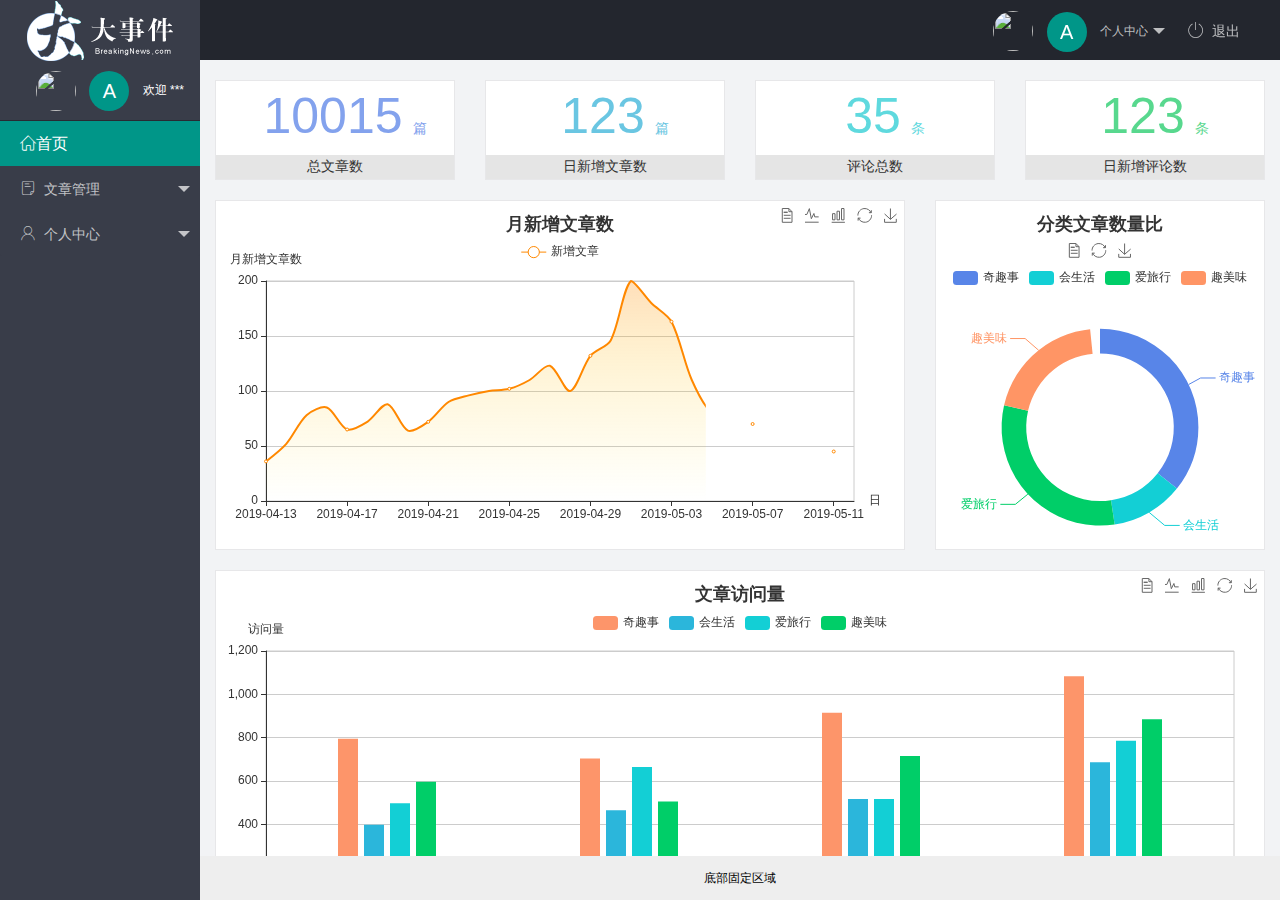
==== index.html @ 2af3b325 "第一天完成" ====
<!DOCTYPE html>
<html lang="en">

<head>
    <meta charset="UTF-8">
    <meta http-equiv="X-UA-Compatible" content="IE=edge">
    <meta name="viewport" content="width=device-width, initial-scale=1.0">
    <title>Document</title>
    <link rel="stylesheet" href="./assets/lib/layui/css/layui.css">
    <link rel="stylesheet" href="./assets/css/index.css">
    <link rel="stylesheet" href="./assets/fonts/iconfont.css">
</head>

<body>
    <div class="layui-layout layui-layout-admin">
        <div class="layui-header">
            <div class="layui-logo layui-hide-xs layui-bg-black">
                <img src="/assets/images/logo.png" alt="" />
            </div>

            <ul class="layui-nav layui-layout-right">
                <li class="layui-nav-item layui-hide layui-show-md-inline-block">
                    <a href="javascript:;" class="userinfo">
                        <img src="http://t.cn/RCzsdCq" class="layui-nav-img" />
                        <span class="text-avatar">A</span>
                        个人中心
                      </a>
                    <dl class="layui-nav-child">
                        <dd><a href="">基本资料</a></dd>
                        <dd><a href="">更换头像</a></dd>
                        <dd><a href="">重置密码</a></dd>
                    </dl>
                </li>
                <li class="layui-nav-item" lay-header-event="menuRight" lay-unselect>
                    <a href="javascript:;"><span class="iconfont icon-tuichu"></span>退出</a>
                </li>
            </ul>
        </div>

        <div class="layui-side layui-bg-black">
            <div class="layui-side-scroll">
                <div class="userinfo">
                    <img src="http://t.cn/RCzsdCq" class="layui-nav-img" />
                    <span class="text-avatar">A</span>
                    <span id="welcome">欢迎 ***</span>
                </div>
                <!-- 左侧导航区域（可配合layui已有的垂直导航） -->
                <ul class="layui-nav layui-nav-tree " lay-filter="test" lay-shrink="all">
                    <li class="layui-nav-item layui-this" ><a href="/home/dashboard.html" target="fm"><span class="iconfont icon-home">首页</span></a></li>
                    <li class="layui-nav-item">
                        <a class="" href="javascript:;"><span class="iconfont icon-16"></span>文章管理</a>
                        <dl class="layui-nav-child">
                            <dd><a href="javascript:;"><span class="layui-icon layui-icon-app"></span>文章类别</a></dd>
                            <dd><a href="javascript:;"><span class="layui-icon layui-icon-app"></span>文章列表</a></dd>
                            <dd><a href="javascript:;"><span class="layui-icon layui-icon-app"></span>发布文章</a></dd>
                        </dl>
                    </li>
                    <li class="layui-nav-item">
                        <a href="javascript:;"><span class="iconfont icon-user"></span>个人中心</a>
                        <dl class="layui-nav-child">
                            <dd><a href="javascript:;"><span class="layui-icon layui-icon-app"></span>基本资料</a></dd>
                            <dd><a href="javascript:;"><span class="layui-icon layui-icon-app"></span>更换头像</a></dd>
                            <dd><a href="javascript:;"><span class="layui-icon layui-icon-app"></span>重置密码</a></dd>
                        </dl>
                    </li>
                </ul>
            </div>
        </div>

        <div class="layui-body">
            <!-- 内容主体区域 -->
            <iframe name="fm" src="/home/dashboard.html" frameborder="0"></iframe>
          
        </div>

        <div class="layui-footer">
            <!-- 底部固定区域 -->
            底部固定区域
        </div>
    </div>



    <script src="./assets/lib/layui/layui.all.js"></script>
    <script src="./assets/lib/jquery.js"></script>
    <script src="./assets/js/baseAPI.js"></script>
    <script src="./assets/js/index.js"></script>
</body>

</html>
---- assets/lib/layui/css/layui.css ----
/** layui-v2.5.5 MIT License By https://www.layui.com */
 .layui-inline,img{display:inline-block;vertical-align:middle}h1,h2,h3,h4,h5,h6{font-weight:400}.layui-edge,.layui-header,.layui-inline,.layui-main{position:relative}.layui-body,.layui-edge,.layui-elip{overflow:hidden}.layui-btn,.layui-edge,.layui-inline,img{vertical-align:middle}.layui-btn,.layui-disabled,.layui-icon,.layui-unselect{-moz-user-select:none;-webkit-user-select:none;-ms-user-select:none}.layui-elip,.layui-form-checkbox span,.layui-form-pane .layui-form-label{text-overflow:ellipsis;white-space:nowrap}.layui-breadcrumb,.layui-tree-btnGroup{visibility:hidden}blockquote,body,button,dd,div,dl,dt,form,h1,h2,h3,h4,h5,h6,input,li,ol,p,pre,td,textarea,th,ul{margin:0;padding:0;-webkit-tap-highlight-color:rgba(0,0,0,0)}a:active,a:hover{outline:0}img{border:none}li{list-style:none}table{border-collapse:collapse;border-spacing:0}h4,h5,h6{font-size:100%}button,input,optgroup,option,select,textarea{font-family:inherit;font-size:inherit;font-style:inherit;font-weight:inherit;outline:0}pre{white-space:pre-wrap;white-space:-moz-pre-wrap;white-space:-pre-wrap;white-space:-o-pre-wrap;word-wrap:break-word}body{line-height:24px;font:14px Helvetica Neue,Helvetica,PingFang SC,Tahoma,Arial,sans-serif}hr{height:1px;margin:10px 0;border:0;clear:both}a{color:#333;text-decoration:none}a:hover{color:#777}a cite{font-style:normal;*cursor:pointer}.layui-border-box,.layui-border-box *{box-sizing:border-box}.layui-box,.layui-box *{box-sizing:content-box}.layui-clear{clear:both;*zoom:1}.layui-clear:after{content:'\20';clear:both;*zoom:1;display:block;height:0}.layui-inline{*display:inline;*zoom:1}.layui-edge{display:inline-block;width:0;height:0;border-width:6px;border-style:dashed;border-color:transparent}.layui-edge-top{top:-4px;border-bottom-color:#999;border-bottom-style:solid}.layui-edge-right{border-left-color:#999;border-left-style:solid}.layui-edge-bottom{top:2px;border-top-color:#999;border-top-style:solid}.layui-edge-left{border-right-color:#999;border-right-style:solid}.layui-disabled,.layui-disabled:hover{color:#d2d2d2!important;cursor:not-allowed!important}.layui-circle{border-radius:100%}.layui-show{display:block!important}.layui-hide{display:none!important}@font-face{font-family:layui-icon;src:url(../font/iconfont.eot?v=250);src:url(../font/iconfont.eot?v=250#iefix) format('embedded-opentype'),url(../font/iconfont.woff2?v=250) format('woff2'),url(../font/iconfont.woff?v=250) format('woff'),url(../font/iconfont.ttf?v=250) format('truetype'),url(../font/iconfont.svg?v=250#layui-icon) format('svg')}.layui-icon{font-family:layui-icon!important;font-size:16px;font-style:normal;-webkit-font-smoothing:antialiased;-moz-osx-font-smoothing:grayscale}.layui-icon-reply-fill:before{content:"\e611"}.layui-icon-set-fill:before{content:"\e614"}.layui-icon-menu-fill:before{content:"\e60f"}.layui-icon-search:before{content:"\e615"}.layui-icon-share:before{content:"\e641"}.layui-icon-set-sm:before{content:"\e620"}.layui-icon-engine:before{content:"\e628"}.layui-icon-close:before{content:"\1006"}.layui-icon-close-fill:before{content:"\1007"}.layui-icon-chart-screen:before{content:"\e629"}.layui-icon-star:before{content:"\e600"}.layui-icon-circle-dot:before{content:"\e617"}.layui-icon-chat:before{content:"\e606"}.layui-icon-release:before{content:"\e609"}.layui-icon-list:before{content:"\e60a"}.layui-icon-chart:before{content:"\e62c"}.layui-icon-ok-circle:before{content:"\1005"}.layui-icon-layim-theme:before{content:"\e61b"}.layui-icon-table:before{content:"\e62d"}.layui-icon-right:before{content:"\e602"}.layui-icon-left:before{content:"\e603"}.layui-icon-cart-simple:before{content:"\e698"}.layui-icon-face-cry:before{content:"\e69c"}.layui-icon-face-smile:before{content:"\e6af"}.layui-icon-survey:before{content:"\e6b2"}.layui-icon-tree:before{content:"\e62e"}.layui-icon-upload-circle:before{content:"\e62f"}.layui-icon-add-circle:before{content:"\e61f"}.layui-icon-download-circle:before{content:"\e601"}.layui-icon-templeate-1:before{content:"\e630"}.layui-icon-util:before{content:"\e631"}.layui-icon-face-surprised:before{content:"\e664"}.layui-icon-edit:before{content:"\e642"}.layui-icon-speaker:before{content:"\e645"}.layui-icon-down:before{content:"\e61a"}.layui-icon-file:before{content:"\e621"}.layui-icon-layouts:before{content:"\e632"}.layui-icon-rate-half:before{content:"\e6c9"}.layui-icon-add-circle-fine:before{content:"\e608"}.layui-icon-prev-circle:before{content:"\e633"}.layui-icon-read:before{content:"\e705"}.layui-icon-404:before{content:"\e61c"}.layui-icon-carousel:before{content:"\e634"}.layui-icon-help:before{content:"\e607"}.layui-icon-code-circle:before{content:"\e635"}.layui-icon-water:before{content:"\e636"}.layui-icon-username:before{content:"\e66f"}.layui-icon-find-fill:before{content:"\e670"}.layui-icon-about:before{content:"\e60b"}.layui-icon-location:before{content:"\e715"}.layui-icon-up:before{content:"\e619"}.layui-icon-pause:before{content:"\e651"}.layui-icon-date:before{content:"\e637"}.layui-icon-layim-uploadfile:before{content:"\e61d"}.layui-icon-delete:before{content:"\e640"}.layui-icon-play:before{content:"\e652"}.layui-icon-top:before{content:"\e604"}.layui-icon-friends:before{content:"\e612"}.layui-icon-refresh-3:before{content:"\e9aa"}.layui-icon-ok:before{content:"\e605"}.layui-icon-layer:before{content:"\e638"}.layui-icon-face-smile-fine:before{content:"\e60c"}.layui-icon-dollar:before{content:"\e659"}.layui-icon-group:before{content:"\e613"}.layui-icon-layim-download:before{content:"\e61e"}.layui-icon-picture-fine:before{content:"\e60d"}.layui-icon-link:before{content:"\e64c"}.layui-icon-diamond:before{content:"\e735"}.layui-icon-log:before{content:"\e60e"}.layui-icon-rate-solid:before{content:"\e67a"}.layui-icon-fonts-del:before{content:"\e64f"}.layui-icon-unlink:before{content:"\e64d"}.layui-icon-fonts-clear:before{content:"\e639"}.layui-icon-triangle-r:before{content:"\e623"}.layui-icon-circle:before{content:"\e63f"}.layui-icon-radio:before{content:"\e643"}.layui-icon-align-center:before{content:"\e647"}.layui-icon-align-right:before{content:"\e648"}.layui-icon-align-left:before{content:"\e649"}.layui-icon-loading-1:before{content:"\e63e"}.layui-icon-return:before{content:"\e65c"}.layui-icon-fonts-strong:before{content:"\e62b"}.layui-icon-upload:before{content:"\e67c"}.layui-icon-dialogue:before{content:"\e63a"}.layui-icon-video:before{content:"\e6ed"}.layui-icon-headset:before{content:"\e6fc"}.layui-icon-cellphone-fine:before{content:"\e63b"}.layui-icon-add-1:before{content:"\e654"}.layui-icon-face-smile-b:before{content:"\e650"}.layui-icon-fonts-html:before{content:"\e64b"}.layui-icon-form:before{content:"\e63c"}.layui-icon-cart:before{content:"\e657"}.layui-icon-camera-fill:before{content:"\e65d"}.layui-icon-tabs:before{content:"\e62a"}.layui-icon-fonts-code:before{content:"\e64e"}.layui-icon-fire:before{content:"\e756"}.layui-icon-set:before{content:"\e716"}.layui-icon-fonts-u:before{content:"\e646"}.layui-icon-triangle-d:before{content:"\e625"}.layui-icon-tips:before{content:"\e702"}.layui-icon-picture:before{content:"\e64a"}.layui-icon-more-vertical:before{content:"\e671"}.layui-icon-flag:before{content:"\e66c"}.layui-icon-loading:before{content:"\e63d"}.layui-icon-fonts-i:before{content:"\e644"}.layui-icon-refresh-1:before{content:"\e666"}.layui-icon-rmb:before{content:"\e65e"}.layui-icon-home:before{content:"\e68e"}.layui-icon-user:before{content:"\e770"}.layui-icon-notice:before{content:"\e667"}.layui-icon-login-weibo:before{content:"\e675"}.layui-icon-voice:before{content:"\e688"}.layui-icon-upload-drag:before{content:"\e681"}.layui-icon-login-qq:before{content:"\e676"}.layui-icon-snowflake:before{content:"\e6b1"}.layui-icon-file-b:before{content:"\e655"}.layui-icon-template:before{content:"\e663"}.layui-icon-auz:before{content:"\e672"}.layui-icon-console:before{content:"\e665"}.layui-icon-app:before{content:"\e653"}.layui-icon-prev:before{content:"\e65a"}.layui-icon-website:before{content:"\e7ae"}.layui-icon-next:before{content:"\e65b"}.layui-icon-component:before{content:"\e857"}.layui-icon-more:before{content:"\e65f"}.layui-icon-login-wechat:before{content:"\e677"}.layui-icon-shrink-right:before{content:"\e668"}.layui-icon-spread-left:before{content:"\e66b"}.layui-icon-camera:before{content:"\e660"}.layui-icon-note:before{content:"\e66e"}.layui-icon-refresh:before{content:"\e669"}.layui-icon-female:before{content:"\e661"}.layui-icon-male:before{content:"\e662"}.layui-icon-password:before{content:"\e673"}.layui-icon-senior:before{content:"\e674"}.layui-icon-theme:before{content:"\e66a"}.layui-icon-tread:before{content:"\e6c5"}.layui-icon-praise:before{content:"\e6c6"}.layui-icon-star-fill:before{content:"\e658"}.layui-icon-rate:before{content:"\e67b"}.layui-icon-template-1:before{content:"\e656"}.layui-icon-vercode:before{content:"\e679"}.layui-icon-cellphone:before{content:"\e678"}.layui-icon-screen-full:before{content:"\e622"}.layui-icon-screen-restore:before{content:"\e758"}.layui-icon-cols:before{content:"\e610"}.layui-icon-export:before{content:"\e67d"}.layui-icon-print:before{content:"\e66d"}.layui-icon-slider:before{content:"\e714"}.layui-icon-addition:before{content:"\e624"}.layui-icon-subtraction:before{content:"\e67e"}.layui-icon-service:before{content:"\e626"}.layui-icon-transfer:before{content:"\e691"}.layui-main{width:1140px;margin:0 auto}.layui-header{z-index:1000;height:60px}.layui-header a:hover{transition:all .5s;-webkit-transition:all .5s}.layui-side{position:fixed;left:0;top:0;bottom:0;z-index:999;width:200px;overflow-x:hidden}.layui-side-scroll{position:relative;width:220px;height:100%;overflow-x:hidden}.layui-body{position:absolute;left:200px;right:0;top:0;bottom:0;z-index:998;width:auto;overflow-y:auto;box-sizing:border-box}.layui-layout-body{overflow:hidden}.layui-layout-admin .layui-header{background-color:#23262E}.layui-layout-admin .layui-side{top:60px;width:200px;overflow-x:hidden}.layui-layout-admin .layui-body{position:fixed;top:60px;bottom:44px}.layui-layout-admin .layui-main{width:auto;margin:0 15px}.layui-layout-admin .layui-footer{position:fixed;left:200px;right:0;bottom:0;height:44px;line-height:44px;padding:0 15px;background-color:#eee}.layui-layout-admin .layui-logo{position:absolute;left:0;top:0;width:200px;height:100%;line-height:60px;text-align:center;color:#009688;font-size:16px}.layui-layout-admin .layui-header .layui-nav{background:0 0}.layui-layout-left{position:absolute!important;left:200px;top:0}.layui-layout-right{position:absolute!important;right:0;top:0}.layui-container{position:relative;margin:0 auto;padding:0 15px;box-sizing:border-box}.layui-fluid{position:relative;margin:0 auto;padding:0 15px}.layui-row:after,.layui-row:before{content:'';display:block;clear:both}.layui-col-lg1,.layui-col-lg10,.layui-col-lg11,.layui-col-lg12,.layui-col-lg2,.layui-col-lg3,.layui-col-lg4,.layui-col-lg5,.layui-col-lg6,.layui-col-lg7,.layui-col-lg8,.layui-col-lg9,.layui-col-md1,.layui-col-md10,.layui-col-md11,.layui-col-md12,.layui-col-md2,.layui-col-md3,.layui-col-md4,.layui-col-md5,.layui-col-md6,.layui-col-md7,.layui-col-md8,.layui-col-md9,.layui-col-sm1,.layui-col-sm10,.layui-col-sm11,.layui-col-sm12,.layui-col-sm2,.layui-col-sm3,.layui-col-sm4,.layui-col-sm5,.layui-col-sm6,.layui-col-sm7,.layui-col-sm8,.layui-col-sm9,.layui-col-xs1,.layui-col-xs10,.layui-col-xs11,.layui-col-xs12,.layui-col-xs2,.layui-col-xs3,.layui-col-xs4,.layui-col-xs5,.layui-col-xs6,.layui-col-xs7,.layui-col-xs8,.layui-col-xs9{position:relative;display:block;box-sizing:border-box}.layui-col-xs1,.layui-col-xs10,.layui-col-xs11,.layui-col-xs12,.layui-col-xs2,.layui-col-xs3,.layui-col-xs4,.layui-col-xs5,.layui-col-xs6,.layui-col-xs7,.layui-col-xs8,.layui-col-xs9{float:left}.layui-col-xs1{width:8.33333333%}.layui-col-xs2{width:16.66666667%}.layui-col-xs3{width:25%}.layui-col-xs4{width:33.33333333%}.layui-col-xs5{width:41.66666667%}.layui-col-xs6{width:50%}.layui-col-xs7{width:58.33333333%}.layui-col-xs8{width:66.66666667%}.layui-col-xs9{width:75%}.layui-col-xs10{width:83.33333333%}.layui-col-xs11{width:91.66666667%}.layui-col-xs12{width:100%}.layui-col-xs-offset1{margin-left:8.33333333%}.layui-col-xs-offset2{margin-left:16.66666667%}.layui-col-xs-offset3{margin-left:25%}.layui-col-xs-offset4{margin-left:33.33333333%}.layui-col-xs-offset5{margin-left:41.66666667%}.layui-col-xs-offset6{margin-left:50%}.layui-col-xs-offset7{margin-left:58.33333333%}.layui-col-xs-offset8{margin-left:66.66666667%}.layui-col-xs-offset9{margin-left:75%}.layui-col-xs-offset10{margin-left:83.33333333%}.layui-col-xs-offset11{margin-left:91.66666667%}.layui-col-xs-offset12{margin-left:100%}@media screen and (max-width:768px){.layui-hide-xs{display:none!important}.layui-show-xs-block{display:block!important}.layui-show-xs-inline{display:inline!important}.layui-show-xs-inline-block{display:inline-block!important}}@media screen and (min-width:768px){.layui-container{width:750px}.layui-hide-sm{display:none!important}.layui-show-sm-block{display:block!important}.layui-show-sm-inline{display:inline!important}.layui-show-sm-inline-block{display:inline-block!important}.layui-col-sm1,.layui-col-sm10,.layui-col-sm11,.layui-col-sm12,.layui-col-sm2,.layui-col-sm3,.layui-col-sm4,.layui-col-sm5,.layui-col-sm6,.layui-col-sm7,.layui-col-sm8,.layui-col-sm9{float:left}.layui-col-sm1{width:8.33333333%}.layui-col-sm2{width:16.66666667%}.layui-col-sm3{width:25%}.layui-col-sm4{width:33.33333333%}.layui-col-sm5{width:41.66666667%}.layui-col-sm6{width:50%}.layui-col-sm7{width:58.33333333%}.layui-col-sm8{width:66.66666667%}.layui-col-sm9{width:75%}.layui-col-sm10{width:83.33333333%}.layui-col-sm11{width:91.66666667%}.layui-col-sm12{width:100%}.layui-col-sm-offset1{margin-left:8.33333333%}.layui-col-sm-offset2{margin-left:16.66666667%}.layui-col-sm-offset3{margin-left:25%}.layui-col-sm-offset4{margin-left:33.33333333%}.layui-col-sm-offset5{margin-left:41.66666667%}.layui-col-sm-offset6{margin-left:50%}.layui-col-sm-offset7{margin-left:58.33333333%}.layui-col-sm-offset8{margin-left:66.66666667%}.layui-col-sm-offset9{margin-left:75%}.layui-col-sm-offset10{margin-left:83.33333333%}.layui-col-sm-offset11{margin-left:91.66666667%}.layui-col-sm-offset12{margin-left:100%}}@media screen and (min-width:992px){.layui-container{width:970px}.layui-hide-md{display:none!important}.layui-show-md-block{display:block!important}.layui-show-md-inline{display:inline!important}.layui-show-md-inline-block{display:inline-block!important}.layui-col-md1,.layui-col-md10,.layui-col-md11,.layui-col-md12,.layui-col-md2,.layui-col-md3,.layui-col-md4,.layui-col-md5,.layui-col-md6,.layui-col-md7,.layui-col-md8,.layui-col-md9{float:left}.layui-col-md1{width:8.33333333%}.layui-col-md2{width:16.66666667%}.layui-col-md3{width:25%}.layui-col-md4{width:33.33333333%}.layui-col-md5{width:41.66666667%}.layui-col-md6{width:50%}.layui-col-md7{width:58.33333333%}.layui-col-md8{width:66.66666667%}.layui-col-md9{width:75%}.layui-col-md10{width:83.33333333%}.layui-col-md11{width:91.66666667%}.layui-col-md12{width:100%}.layui-col-md-offset1{margin-left:8.33333333%}.layui-col-md-offset2{margin-left:16.66666667%}.layui-col-md-offset3{margin-left:25%}.layui-col-md-offset4{margin-left:33.33333333%}.layui-col-md-offset5{margin-left:41.66666667%}.layui-col-md-offset6{margin-left:50%}.layui-col-md-offset7{margin-left:58.33333333%}.layui-col-md-offset8{margin-left:66.66666667%}.layui-col-md-offset9{margin-left:75%}.layui-col-md-offset10{margin-left:83.33333333%}.layui-col-md-offset11{margin-left:91.66666667%}.layui-col-md-offset12{margin-left:100%}}@media screen and (min-width:1200px){.layui-container{width:1170px}.layui-hide-lg{display:none!important}.layui-show-lg-block{display:block!important}.layui-show-lg-inline{display:inline!important}.layui-show-lg-inline-block{display:inline-block!important}.layui-col-lg1,.layui-col-lg10,.layui-col-lg11,.layui-col-lg12,.layui-col-lg2,.layui-col-lg3,.layui-col-lg4,.layui-col-lg5,.layui-col-lg6,.layui-col-lg7,.layui-col-lg8,.layui-col-lg9{float:left}.layui-col-lg1{width:8.33333333%}.layui-col-lg2{width:16.66666667%}.layui-col-lg3{width:25%}.layui-col-lg4{width:33.33333333%}.layui-col-lg5{width:41.66666667%}.layui-col-lg6{width:50%}.layui-col-lg7{width:58.33333333%}.layui-col-lg8{width:66.66666667%}.layui-col-lg9{width:75%}.layui-col-lg10{width:83.33333333%}.layui-col-lg11{width:91.66666667%}.layui-col-lg12{width:100%}.layui-col-lg-offset1{margin-left:8.33333333%}.layui-col-lg-offset2{margin-left:16.66666667%}.layui-col-lg-offset3{margin-left:25%}.layui-col-lg-offset4{margin-left:33.33333333%}.layui-col-lg-offset5{margin-left:41.66666667%}.layui-col-lg-offset6{margin-left:50%}.layui-col-lg-offset7{margin-left:58.33333333%}.layui-col-lg-offset8{margin-left:66.66666667%}.layui-col-lg-offset9{margin-left:75%}.layui-col-lg-offset10{margin-left:83.33333333%}.layui-col-lg-offset11{margin-left:91.66666667%}.layui-col-lg-offset12{margin-left:100%}}.layui-col-space1{margin:-.5px}.layui-col-space1>*{padding:.5px}.layui-col-space3{margin:-1.5px}.layui-col-space3>*{padding:1.5px}.layui-col-space5{margin:-2.5px}.layui-col-space5>*{padding:2.5px}.layui-col-space8{margin:-3.5px}.layui-col-space8>*{padding:3.5px}.layui-col-space10{margin:-5px}.layui-col-space10>*{padding:5px}.layui-col-space12{margin:-6px}.layui-col-space12>*{padding:6px}.layui-col-space15{margin:-7.5px}.layui-col-space15>*{padding:7.5px}.layui-col-space18{margin:-9px}.layui-col-space18>*{padding:9px}.layui-col-space20{margin:-10px}.layui-col-space20>*{padding:10px}.layui-col-space22{margin:-11px}.layui-col-space22>*{padding:11px}.layui-col-space25{margin:-12.5px}.layui-col-space25>*{padding:12.5px}.layui-col-space30{margin:-15px}.layui-col-space30>*{padding:15px}.layui-btn,.layui-input,.layui-select,.layui-textarea,.layui-upload-button{outline:0;-webkit-appearance:none;transition:all .3s;-webkit-transition:all .3s;box-sizing:border-box}.layui-elem-quote{margin-bottom:10px;padding:15px;line-height:22px;border-left:5px solid #009688;border-radius:0 2px 2px 0;background-color:#f2f2f2}.layui-quote-nm{border-style:solid;border-width:1px 1px 1px 5px;background:0 0}.layui-elem-field{margin-bottom:10px;padding:0;border-width:1px;border-style:solid}.layui-elem-field legend{margin-left:20px;padding:0 10px;font-size:20px;font-weight:300}.layui-field-title{margin:10px 0 20px;border-width:1px 0 0}.layui-field-box{padding:10px 15px}.layui-field-title .layui-field-box{padding:10px 0}.layui-progress{position:relative;height:6px;border-radius:20px;background-color:#e2e2e2}.layui-progress-bar{position:absolute;left:0;top:0;width:0;max-width:100%;height:6px;border-radius:20px;text-align:right;background-color:#5FB878;transition:all .3s;-webkit-transition:all .3s}.layui-progress-big,.layui-progress-big .layui-progress-bar{height:18px;line-height:18px}.layui-progress-text{position:relative;top:-20px;line-height:18px;font-size:12px;color:#666}.layui-progress-big .layui-progress-text{position:static;padding:0 10px;color:#fff}.layui-collapse{border-width:1px;border-style:solid;border-radius:2px}.layui-colla-content,.layui-colla-item{border-top-width:1px;border-top-style:solid}.layui-colla-item:first-child{border-top:none}.layui-colla-title{position:relative;height:42px;line-height:42px;padding:0 15px 0 35px;color:#333;background-color:#f2f2f2;cursor:pointer;font-size:14px;overflow:hidden}.layui-colla-content{display:none;padding:10px 15px;line-height:22px;color:#666}.layui-colla-icon{position:absolute;left:15px;top:0;font-size:14px}.layui-card{margin-bottom:15px;border-radius:2px;background-color:#fff;box-shadow:0 1px 2px 0 rgba(0,0,0,.05)}.layui-card:last-child{margin-bottom:0}.layui-card-header{position:relative;height:42px;line-height:42px;padding:0 15px;border-bottom:1px solid #f6f6f6;color:#333;border-radius:2px 2px 0 0;font-size:14px}.layui-bg-black,.layui-bg-blue,.layui-bg-cyan,.layui-bg-green,.layui-bg-orange,.layui-bg-red{color:#fff!important}.layui-card-body{position:relative;padding:10px 15px;line-height:24px}.layui-card-body[pad15]{padding:15px}.layui-card-body[pad20]{padding:20px}.layui-card-body .layui-table{margin:5px 0}.layui-card .layui-tab{margin:0}.layui-panel-window{position:relative;padding:15px;border-radius:0;border-top:5px solid #E6E6E6;background-color:#fff}.layui-auxiliar-moving{position:fixed;left:0;right:0;top:0;bottom:0;width:100%;height:100%;background:0 0;z-index:9999999999}.layui-form-label,.layui-form-mid,.layui-form-select,.layui-input-block,.layui-input-inline,.layui-textarea{position:relative}.layui-bg-red{background-color:#FF5722!important}.layui-bg-orange{background-color:#FFB800!important}.layui-bg-green{background-color:#009688!important}.layui-bg-cyan{background-color:#2F4056!important}.layui-bg-blue{background-color:#1E9FFF!important}.layui-bg-black{background-color:#393D49!important}.layui-bg-gray{background-color:#eee!important;color:#666!important}.layui-badge-rim,.layui-colla-content,.layui-colla-item,.layui-collapse,.layui-elem-field,.layui-form-pane .layui-form-item[pane],.layui-form-pane .layui-form-label,.layui-input,.layui-layedit,.layui-layedit-tool,.layui-quote-nm,.layui-select,.layui-tab-bar,.layui-tab-card,.layui-tab-title,.layui-tab-title .layui-this:after,.layui-textarea{border-color:#e6e6e6}.layui-timeline-item:before,hr{background-color:#e6e6e6}.layui-text{line-height:22px;font-size:14px;color:#666}.layui-text h1,.layui-text h2,.layui-text h3{font-weight:500;color:#333}.layui-text h1{font-size:30px}.layui-text h2{font-size:24px}.layui-text h3{font-size:18px}.layui-text a:not(.layui-btn){color:#01AAED}.layui-text a:not(.layui-btn):hover{text-decoration:underline}.layui-text ul{padding:5px 0 5px 15px}.layui-text ul li{margin-top:5px;list-style-type:disc}.layui-text em,.layui-word-aux{color:#999!important;padding:0 5px!important}.layui-btn{display:inline-block;height:38px;line-height:38px;padding:0 18px;background-color:#009688;color:#fff;white-space:nowrap;text-align:center;font-size:14px;border:none;border-radius:2px;cursor:pointer}.layui-btn:hover{opacity:.8;filter:alpha(opacity=80);color:#fff}.layui-btn:active{opacity:1;filter:alpha(opacity=100)}.layui-btn+.layui-btn{margin-left:10px}.layui-btn-container{font-size:0}.layui-btn-container .layui-btn{margin-right:10px;margin-bottom:10px}.layui-btn-container .layui-btn+.layui-btn{margin-left:0}.layui-table .layui-btn-container .layui-btn{margin-bottom:9px}.layui-btn-radius{border-radius:100px}.layui-btn .layui-icon{margin-right:3px;font-size:18px;vertical-align:bottom;vertical-align:middle\9}.layui-btn-primary{border:1px solid #C9C9C9;background-color:#fff;color:#555}.layui-btn-primary:hover{border-color:#009688;color:#333}.layui-btn-normal{background-color:#1E9FFF}.layui-btn-warm{background-color:#FFB800}.layui-btn-danger{background-color:#FF5722}.layui-btn-checked{background-color:#5FB878}.layui-btn-disabled,.layui-btn-disabled:active,.layui-btn-disabled:hover{border:1px solid #e6e6e6;background-color:#FBFBFB;color:#C9C9C9;cursor:not-allowed;opacity:1}.layui-btn-lg{height:44px;line-height:44px;padding:0 25px;font-size:16px}.layui-btn-sm{height:30px;line-height:30px;padding:0 10px;font-size:12px}.layui-btn-sm i{font-size:16px!important}.layui-btn-xs{height:22px;line-height:22px;padding:0 5px;font-size:12px}.layui-btn-xs i{font-size:14px!important}.layui-btn-group{display:inline-block;vertical-align:middle;font-size:0}.layui-btn-group .layui-btn{margin-left:0!important;margin-right:0!important;border-left:1px solid rgba(255,255,255,.5);border-radius:0}.layui-btn-group .layui-btn-primary{border-left:none}.layui-btn-group .layui-btn-primary:hover{border-color:#C9C9C9;color:#009688}.layui-btn-group .layui-btn:first-child{border-left:none;border-radius:2px 0 0 2px}.layui-btn-group .layui-btn-primary:first-child{border-left:1px solid #c9c9c9}.layui-btn-group .layui-btn:last-child{border-radius:0 2px 2px 0}.layui-btn-group .layui-btn+.layui-btn{margin-left:0}.layui-btn-group+.layui-btn-group{margin-left:10px}.layui-btn-fluid{width:100%}.layui-input,.layui-select,.layui-textarea{height:38px;line-height:1.3;line-height:38px\9;border-width:1px;border-style:solid;background-color:#fff;border-radius:2px}.layui-input::-webkit-input-placeholder,.layui-select::-webkit-input-placeholder,.layui-textarea::-webkit-input-placeholder{line-height:1.3}.layui-input,.layui-textarea{display:block;width:100%;padding-left:10px}.layui-input:hover,.layui-textarea:hover{border-color:#D2D2D2!important}.layui-input:focus,.layui-textarea:focus{border-color:#C9C9C9!important}.layui-textarea{min-height:100px;height:auto;line-height:20px;padding:6px 10px;resize:vertical}.layui-select{padding:0 10px}.layui-form input[type=checkbox],.layui-form input[type=radio],.layui-form select{display:none}.layui-form [lay-ignore]{display:initial}.layui-form-item{margin-bottom:15px;clear:both;*zoom:1}.layui-form-item:after{content:'\20';clear:both;*zoom:1;display:block;height:0}.layui-form-label{float:left;display:block;padding:9px 15px;width:80px;font-weight:400;line-height:20px;text-align:right}.layui-form-label-col{display:block;float:none;padding:9px 0;line-height:20px;text-align:left}.layui-form-item .layui-inline{margin-bottom:5px;margin-right:10px}.layui-input-block{margin-left:110px;min-height:36px}.layui-input-inline{display:inline-block;vertical-align:middle}.layui-form-item .layui-input-inline{float:left;width:190px;margin-right:10px}.layui-form-text .layui-input-inline{width:auto}.layui-form-mid{float:left;display:block;padding:9px 0!important;line-height:20px;margin-right:10px}.layui-form-danger+.layui-form-select .layui-input,.layui-form-danger:focus{border-color:#FF5722!important}.layui-form-select .layui-input{padding-right:30px;cursor:pointer}.layui-form-select .layui-edge{position:absolute;right:10px;top:50%;margin-top:-3px;cursor:pointer;border-width:6px;border-top-color:#c2c2c2;border-top-style:solid;transition:all .3s;-webkit-transition:all .3s}.layui-form-select dl{display:none;position:absolute;left:0;top:42px;padding:5px 0;z-index:899;min-width:100%;border:1px solid #d2d2d2;max-height:300px;overflow-y:auto;background-color:#fff;border-radius:2px;box-shadow:0 2px 4px rgba(0,0,0,.12);box-sizing:border-box}.layui-form-select dl dd,.layui-form-select dl dt{padding:0 10px;line-height:36px;white-space:nowrap;overflow:hidden;text-overflow:ellipsis}.layui-form-select dl dt{font-size:12px;color:#999}.layui-form-select dl dd{cursor:pointer}.layui-form-select dl dd:hover{background-color:#f2f2f2;-webkit-transition:.5s all;transition:.5s all}.layui-form-select .layui-select-group dd{padding-left:20px}.layui-form-select dl dd.layui-select-tips{padding-left:10px!important;color:#999}.layui-form-select dl dd.layui-this{background-color:#5FB878;color:#fff}.layui-form-checkbox,.layui-form-select dl dd.layui-disabled{background-color:#fff}.layui-form-selected dl{display:block}.layui-form-checkbox,.layui-form-checkbox *,.layui-form-switch{display:inline-block;vertical-align:middle}.layui-form-selected .layui-edge{margin-top:-9px;-webkit-transform:rotate(180deg);transform:rotate(180deg);margin-top:-3px\9}:root .layui-form-selected .layui-edge{margin-top:-9px\0/IE9}.layui-form-selectup dl{top:auto;bottom:42px}.layui-select-none{margin:5px 0;text-align:center;color:#999}.layui-select-disabled .layui-disabled{border-color:#eee!important}.layui-select-disabled .layui-edge{border-top-color:#d2d2d2}.layui-form-checkbox{position:relative;height:30px;line-height:30px;margin-right:10px;padding-right:30px;cursor:pointer;font-size:0;-webkit-transition:.1s linear;transition:.1s linear;box-sizing:border-box}.layui-form-checkbox span{padding:0 10px;height:100%;font-size:14px;border-radius:2px 0 0 2px;background-color:#d2d2d2;color:#fff;overflow:hidden}.layui-form-checkbox:hover span{background-color:#c2c2c2}.layui-form-checkbox i{position:absolute;right:0;top:0;width:30px;height:28px;border:1px solid #d2d2d2;border-left:none;border-radius:0 2px 2px 0;color:#fff;font-size:20px;text-align:center}.layui-form-checkbox:hover i{border-color:#c2c2c2;color:#c2c2c2}.layui-form-checked,.layui-form-checked:hover{border-color:#5FB878}.layui-form-checked span,.layui-form-checked:hover span{background-color:#5FB878}.layui-form-checked i,.layui-form-checked:hover i{color:#5FB878}.layui-form-item .layui-form-checkbox{margin-top:4px}.layui-form-checkbox[lay-skin=primary]{height:auto!important;line-height:normal!important;min-width:18px;min-height:18px;border:none!important;margin-right:0;padding-left:28px;padding-right:0;background:0 0}.layui-form-checkbox[lay-skin=primary] span{padding-left:0;padding-right:15px;line-height:18px;background:0 0;color:#666}.layui-form-checkbox[lay-skin=primary] i{right:auto;left:0;width:16px;height:16px;line-height:16px;border:1px solid #d2d2d2;font-size:12px;border-radius:2px;background-color:#fff;-webkit-transition:.1s linear;transition:.1s linear}.layui-form-checkbox[lay-skin=primary]:hover i{border-color:#5FB878;color:#fff}.layui-form-checked[lay-skin=primary] i{border-color:#5FB878!important;background-color:#5FB878;color:#fff}.layui-checkbox-disbaled[lay-skin=primary] span{background:0 0!important;color:#c2c2c2}.layui-checkbox-disbaled[lay-skin=primary]:hover i{border-color:#d2d2d2}.layui-form-item .layui-form-checkbox[lay-skin=primary]{margin-top:10px}.layui-form-switch{position:relative;height:22px;line-height:22px;min-width:35px;padding:0 5px;margin-top:8px;border:1px solid #d2d2d2;border-radius:20px;cursor:pointer;background-color:#fff;-webkit-transition:.1s linear;transition:.1s linear}.layui-form-switch i{position:absolute;left:5px;top:3px;width:16px;height:16px;border-radius:20px;background-color:#d2d2d2;-webkit-transition:.1s linear;transition:.1s linear}.layui-form-switch em{position:relative;top:0;width:25px;margin-left:21px;padding:0!important;text-align:center!important;color:#999!important;font-style:normal!important;font-size:12px}.layui-form-onswitch{border-color:#5FB878;background-color:#5FB878}.layui-checkbox-disbaled,.layui-checkbox-disbaled i{border-color:#e2e2e2!important}.layui-form-onswitch i{left:100%;margin-left:-21px;background-color:#fff}.layui-form-onswitch em{margin-left:5px;margin-right:21px;color:#fff!important}.layui-checkbox-disbaled span{background-color:#e2e2e2!important}.layui-checkbox-disbaled:hover i{color:#fff!important}[lay-radio]{display:none}.layui-form-radio,.layui-form-radio *{display:inline-block;vertical-align:middle}.layui-form-radio{line-height:28px;margin:6px 10px 0 0;padding-right:10px;cursor:pointer;font-size:0}.layui-form-radio *{font-size:14px}.layui-form-radio>i{margin-right:8px;font-size:22px;color:#c2c2c2}.layui-form-radio>i:hover,.layui-form-radioed>i{color:#5FB878}.layui-radio-disbaled>i{color:#e2e2e2!important}.layui-form-pane .layui-form-label{width:110px;padding:8px 15px;height:38px;line-height:20px;border-width:1px;border-style:solid;border-radius:2px 0 0 2px;text-align:center;background-color:#FBFBFB;overflow:hidden;box-sizing:border-box}.layui-form-pane .layui-input-inline{margin-left:-1px}.layui-form-pane .layui-input-block{margin-left:110px;left:-1px}.layui-form-pane .layui-input{border-radius:0 2px 2px 0}.layui-form-pane .layui-form-text .layui-form-label{float:none;width:100%;border-radius:2px;box-sizing:border-box;text-align:left}.layui-form-pane .layui-form-text .layui-input-inline{display:block;margin:0;top:-1px;clear:both}.layui-form-pane .layui-form-text .layui-input-block{margin:0;left:0;top:-1px}.layui-form-pane .layui-form-text .layui-textarea{min-height:100px;border-radius:0 0 2px 2px}.layui-form-pane .layui-form-checkbox{margin:4px 0 4px 10px}.layui-form-pane .layui-form-radio,.layui-form-pane .layui-form-switch{margin-top:6px;margin-left:10px}.layui-form-pane .layui-form-item[pane]{position:relative;border-width:1px;border-style:solid}.layui-form-pane .layui-form-item[pane] .layui-form-label{position:absolute;left:0;top:0;height:100%;border-width:0 1px 0 0}.layui-form-pane .layui-form-item[pane] .layui-input-inline{margin-left:110px}@media screen and (max-width:450px){.layui-form-item .layui-form-label{text-overflow:ellipsis;overflow:hidden;white-space:nowrap}.layui-form-item .layui-inline{display:block;margin-right:0;margin-bottom:20px;clear:both}.layui-form-item .layui-inline:after{content:'\20';clear:both;display:block;height:0}.layui-form-item .layui-input-inline{display:block;float:none;left:-3px;width:auto;margin:0 0 10px 112px}.layui-form-item .layui-input-inline+.layui-form-mid{margin-left:110px;top:-5px;padding:0}.layui-form-item .layui-form-checkbox{margin-right:5px;margin-bottom:5px}}.layui-layedit{border-width:1px;border-style:solid;border-radius:2px}.layui-layedit-tool{padding:3px 5px;border-bottom-width:1px;border-bottom-style:solid;font-size:0}.layedit-tool-fixed{position:fixed;top:0;border-top:1px solid #e2e2e2}.layui-layedit-tool .layedit-tool-mid,.layui-layedit-tool .layui-icon{display:inline-block;vertical-align:middle;text-align:center;font-size:14px}.layui-layedit-tool .layui-icon{position:relative;width:32px;height:30px;line-height:30px;margin:3px 5px;color:#777;cursor:pointer;border-radius:2px}.layui-layedit-tool .layui-icon:hover{color:#393D49}.layui-layedit-tool .layui-icon:active{color:#000}.layui-layedit-tool .layedit-tool-active{background-color:#e2e2e2;color:#000}.layui-layedit-tool .layui-disabled,.layui-layedit-tool .layui-disabled:hover{color:#d2d2d2;cursor:not-allowed}.layui-layedit-tool .layedit-tool-mid{width:1px;height:18px;margin:0 10px;background-color:#d2d2d2}.layedit-tool-html{width:50px!important;font-size:30px!important}.layedit-tool-b,.layedit-tool-code,.layedit-tool-help{font-size:16px!important}.layedit-tool-d,.layedit-tool-face,.layedit-tool-image,.layedit-tool-unlink{font-size:18px!important}.layedit-tool-image input{position:absolute;font-size:0;left:0;top:0;width:100%;height:100%;opacity:.01;filter:Alpha(opacity=1);cursor:pointer}.layui-layedit-iframe iframe{display:block;width:100%}#LAY_layedit_code{overflow:hidden}.layui-laypage{display:inline-block;*display:inline;*zoom:1;vertical-align:middle;margin:10px 0;font-size:0}.layui-laypage>a:first-child,.layui-laypage>a:first-child em{border-radius:2px 0 0 2px}.layui-laypage>a:last-child,.layui-laypage>a:last-child em{border-radius:0 2px 2px 0}.layui-laypage>:first-child{margin-left:0!important}.layui-laypage>:last-child{margin-right:0!important}.layui-laypage a,.layui-laypage button,.layui-laypage input,.layui-laypage select,.layui-laypage span{border:1px solid #e2e2e2}.layui-laypage a,.layui-laypage span{display:inline-block;*display:inline;*zoom:1;vertical-align:middle;padding:0 15px;height:28px;line-height:28px;margin:0 -1px 5px 0;background-color:#fff;color:#333;font-size:12px}.layui-flow-more a *,.layui-laypage input,.layui-table-view select[lay-ignore]{display:inline-block}.layui-laypage a:hover{color:#009688}.layui-laypage em{font-style:normal}.layui-laypage .layui-laypage-spr{color:#999;font-weight:700}.layui-laypage a{text-decoration:none}.layui-laypage .layui-laypage-curr{position:relative}.layui-laypage .layui-laypage-curr em{position:relative;color:#fff}.layui-laypage .layui-laypage-curr .layui-laypage-em{position:absolute;left:-1px;top:-1px;padding:1px;width:100%;height:100%;background-color:#009688}.layui-laypage-em{border-radius:2px}.layui-laypage-next em,.layui-laypage-prev em{font-family:Sim sun;font-size:16px}.layui-laypage .layui-laypage-count,.layui-laypage .layui-laypage-limits,.layui-laypage .layui-laypage-refresh,.layui-laypage .layui-laypage-skip{margin-left:10px;margin-right:10px;padding:0;border:none}.layui-laypage .layui-laypage-limits,.layui-laypage .layui-laypage-refresh{vertical-align:top}.layui-laypage .layui-laypage-refresh i{font-size:18px;cursor:pointer}.layui-laypage select{height:22px;padding:3px;border-radius:2px;cursor:pointer}.layui-laypage .layui-laypage-skip{height:30px;line-height:30px;color:#999}.layui-laypage button,.layui-laypage input{height:30px;line-height:30px;border-radius:2px;vertical-align:top;background-color:#fff;box-sizing:border-box}.layui-laypage input{width:40px;margin:0 10px;padding:0 3px;text-align:center}.layui-laypage input:focus,.layui-laypage select:focus{border-color:#009688!important}.layui-laypage button{margin-left:10px;padding:0 10px;cursor:pointer}.layui-table,.layui-table-view{margin:10px 0}.layui-flow-more{margin:10px 0;text-align:center;color:#999;font-size:14px}.layui-flow-more a{height:32px;line-height:32px}.layui-flow-more a *{vertical-align:top}.layui-flow-more a cite{padding:0 20px;border-radius:3px;background-color:#eee;color:#333;font-style:normal}.layui-flow-more a cite:hover{opacity:.8}.layui-flow-more a i{font-size:30px;color:#737383}.layui-table{width:100%;background-color:#fff;color:#666}.layui-table tr{transition:all .3s;-webkit-transition:all .3s}.layui-table th{text-align:left;font-weight:400}.layui-table tbody tr:hover,.layui-table thead tr,.layui-table-click,.layui-table-header,.layui-table-hover,.layui-table-mend,.layui-table-patch,.layui-table-tool,.layui-table-total,.layui-table-total tr,.layui-table[lay-even] tr:nth-child(even){background-color:#f2f2f2}.layui-table td,.layui-table th,.layui-table-col-set,.layui-table-fixed-r,.layui-table-grid-down,.layui-table-header,.layui-table-page,.layui-table-tips-main,.layui-table-tool,.layui-table-total,.layui-table-view,.layui-table[lay-skin=line],.layui-table[lay-skin=row]{border-width:1px;border-style:solid;border-color:#e6e6e6}.layui-table td,.layui-table th{position:relative;padding:9px 15px;min-height:20px;line-height:20px;font-size:14px}.layui-table[lay-skin=line] td,.layui-table[lay-skin=line] th{border-width:0 0 1px}.layui-table[lay-skin=row] td,.layui-table[lay-skin=row] th{border-width:0 1px 0 0}.layui-table[lay-skin=nob] td,.layui-table[lay-skin=nob] th{border:none}.layui-table img{max-width:100px}.layui-table[lay-size=lg] td,.layui-table[lay-size=lg] th{padding:15px 30px}.layui-table-view .layui-table[lay-size=lg] .layui-table-cell{height:40px;line-height:40px}.layui-table[lay-size=sm] td,.layui-table[lay-size=sm] th{font-size:12px;padding:5px 10px}.layui-table-view .layui-table[lay-size=sm] .layui-table-cell{height:20px;line-height:20px}.layui-table[lay-data]{display:none}.layui-table-box{position:relative;overflow:hidden}.layui-table-view .layui-table{position:relative;width:auto;margin:0}.layui-table-view .layui-table[lay-skin=line]{border-width:0 1px 0 0}.layui-table-view .layui-table[lay-skin=row]{border-width:0 0 1px}.layui-table-view .layui-table td,.layui-table-view .layui-table th{padding:5px 0;border-top:none;border-left:none}.layui-table-view .layui-table th.layui-unselect .layui-table-cell span{cursor:pointer}.layui-table-view .layui-table td{cursor:default}.layui-table-view .layui-table td[data-edit=text]{cursor:text}.layui-table-view .layui-form-checkbox[lay-skin=primary] i{width:18px;height:18px}.layui-table-view .layui-form-radio{line-height:0;padding:0}.layui-table-view .layui-form-radio>i{margin:0;font-size:20px}.layui-table-init{position:absolute;left:0;top:0;width:100%;height:100%;text-align:center;z-index:110}.layui-table-init .layui-icon{position:absolute;left:50%;top:50%;margin:-15px 0 0 -15px;font-size:30px;color:#c2c2c2}.layui-table-header{border-width:0 0 1px;overflow:hidden}.layui-table-header .layui-table{margin-bottom:-1px}.layui-table-tool .layui-inline[lay-event]{position:relative;width:26px;height:26px;padding:5px;line-height:16px;margin-right:10px;text-align:center;color:#333;border:1px solid #ccc;cursor:pointer;-webkit-transition:.5s all;transition:.5s all}.layui-table-tool .layui-inline[lay-event]:hover{border:1px solid #999}.layui-table-tool-temp{padding-right:120px}.layui-table-tool-self{position:absolute;right:17px;top:10px}.layui-table-tool .layui-table-tool-self .layui-inline[lay-event]{margin:0 0 0 10px}.layui-table-tool-panel{position:absolute;top:29px;left:-1px;padding:5px 0;min-width:150px;min-height:40px;border:1px solid #d2d2d2;text-align:left;overflow-y:auto;background-color:#fff;box-shadow:0 2px 4px rgba(0,0,0,.12)}.layui-table-cell,.layui-table-tool-panel li{overflow:hidden;text-overflow:ellipsis;white-space:nowrap}.layui-table-tool-panel li{padding:0 10px;line-height:30px;-webkit-transition:.5s all;transition:.5s all}.layui-table-tool-panel li .layui-form-checkbox[lay-skin=primary]{width:100%;padding-left:28px}.layui-table-tool-panel li:hover{background-color:#f2f2f2}.layui-table-tool-panel li .layui-form-checkbox[lay-skin=primary] i{position:absolute;left:0;top:0}.layui-table-tool-panel li .layui-form-checkbox[lay-skin=primary] span{padding:0}.layui-table-tool .layui-table-tool-self .layui-table-tool-panel{left:auto;right:-1px}.layui-table-col-set{position:absolute;right:0;top:0;width:20px;height:100%;border-width:0 0 0 1px;background-color:#fff}.layui-table-sort{width:10px;height:20px;margin-left:5px;cursor:pointer!important}.layui-table-sort .layui-edge{position:absolute;left:5px;border-width:5px}.layui-table-sort .layui-table-sort-asc{top:3px;border-top:none;border-bottom-style:solid;border-bottom-color:#b2b2b2}.layui-table-sort .layui-table-sort-asc:hover{border-bottom-color:#666}.layui-table-sort .layui-table-sort-desc{bottom:5px;border-bottom:none;border-top-style:solid;border-top-color:#b2b2b2}.layui-table-sort .layui-table-sort-desc:hover{border-top-color:#666}.layui-table-sort[lay-sort=asc] .layui-table-sort-asc{border-bottom-color:#000}.layui-table-sort[lay-sort=desc] .layui-table-sort-desc{border-top-color:#000}.layui-table-cell{height:28px;line-height:28px;padding:0 15px;position:relative;box-sizing:border-box}.layui-table-cell .layui-form-checkbox[lay-skin=primary]{top:-1px;padding:0}.layui-table-cell .layui-table-link{color:#01AAED}.laytable-cell-checkbox,.laytable-cell-numbers,.laytable-cell-radio,.laytable-cell-space{padding:0;text-align:center}.layui-table-body{position:relative;overflow:auto;margin-right:-1px;margin-bottom:-1px}.layui-table-body .layui-none{line-height:26px;padding:15px;text-align:center;color:#999}.layui-table-fixed{position:absolute;left:0;top:0;z-index:101}.layui-table-fixed .layui-table-body{overflow:hidden}.layui-table-fixed-l{box-shadow:0 -1px 8px rgba(0,0,0,.08)}.layui-table-fixed-r{left:auto;right:-1px;border-width:0 0 0 1px;box-shadow:-1px 0 8px rgba(0,0,0,.08)}.layui-table-fixed-r .layui-table-header{position:relative;overflow:visible}.layui-table-mend{position:absolute;right:-49px;top:0;height:100%;width:50px}.layui-table-tool{position:relative;z-index:890;width:100%;min-height:50px;line-height:30px;padding:10px 15px;border-width:0 0 1px}.layui-table-tool .layui-btn-container{margin-bottom:-10px}.layui-table-page,.layui-table-total{border-width:1px 0 0;margin-bottom:-1px;overflow:hidden}.layui-table-page{position:relative;width:100%;padding:7px 7px 0;height:41px;font-size:12px;white-space:nowrap}.layui-table-page>div{height:26px}.layui-table-page .layui-laypage{margin:0}.layui-table-page .layui-laypage a,.layui-table-page .layui-laypage span{height:26px;line-height:26px;margin-bottom:10px;border:none;background:0 0}.layui-table-page .layui-laypage a,.layui-table-page .layui-laypage span.layui-laypage-curr{padding:0 12px}.layui-table-page .layui-laypage span{margin-left:0;padding:0}.layui-table-page .layui-laypage .layui-laypage-prev{margin-left:-7px!important}.layui-table-page .layui-laypage .layui-laypage-curr .layui-laypage-em{left:0;top:0;padding:0}.layui-table-page .layui-laypage button,.layui-table-page .layui-laypage input{height:26px;line-height:26px}.layui-table-page .layui-laypage input{width:40px}.layui-table-page .layui-laypage button{padding:0 10px}.layui-table-page select{height:18px}.layui-table-patch .layui-table-cell{padding:0;width:30px}.layui-table-edit{position:absolute;left:0;top:0;width:100%;height:100%;padding:0 14px 1px;border-radius:0;box-shadow:1px 1px 20px rgba(0,0,0,.15)}.layui-table-edit:focus{border-color:#5FB878!important}select.layui-table-edit{padding:0 0 0 10px;border-color:#C9C9C9}.layui-table-view .layui-form-checkbox,.layui-table-view .layui-form-radio,.layui-table-view .layui-form-switch{top:0;margin:0;box-sizing:content-box}.layui-table-view .layui-form-checkbox{top:-1px;height:26px;line-height:26px}.layui-table-view .layui-form-checkbox i{height:26px}.layui-table-grid .layui-table-cell{overflow:visible}.layui-table-grid-down{position:absolute;top:0;right:0;width:26px;height:100%;padding:5px 0;border-width:0 0 0 1px;text-align:center;background-color:#fff;color:#999;cursor:pointer}.layui-table-grid-down .layui-icon{position:absolute;top:50%;left:50%;margin:-8px 0 0 -8px}.layui-table-grid-down:hover{background-color:#fbfbfb}body .layui-table-tips .layui-layer-content{background:0 0;padding:0;box-shadow:0 1px 6px rgba(0,0,0,.12)}.layui-table-tips-main{margin:-44px 0 0 -1px;max-height:150px;padding:8px 15px;font-size:14px;overflow-y:scroll;background-color:#fff;color:#666}.layui-table-tips-c{position:absolute;right:-3px;top:-13px;width:20px;height:20px;padding:3px;cursor:pointer;background-color:#666;border-radius:50%;color:#fff}.layui-table-tips-c:hover{background-color:#777}.layui-table-tips-c:before{position:relative;right:-2px}.layui-upload-file{display:none!important;opacity:.01;filter:Alpha(opacity=1)}.layui-upload-drag,.layui-upload-form,.layui-upload-wrap{display:inline-block}.layui-upload-list{margin:10px 0}.layui-upload-choose{padding:0 10px;color:#999}.layui-upload-drag{position:relative;padding:30px;border:1px dashed #e2e2e2;background-color:#fff;text-align:center;cursor:pointer;color:#999}.layui-upload-drag .layui-icon{font-size:50px;color:#009688}.layui-upload-drag[lay-over]{border-color:#009688}.layui-upload-iframe{position:absolute;width:0;height:0;border:0;visibility:hidden}.layui-upload-wrap{position:relative;vertical-align:middle}.layui-upload-wrap .layui-upload-file{display:block!important;position:absolute;left:0;top:0;z-index:10;font-size:100px;width:100%;height:100%;opacity:.01;filter:Alpha(opacity=1);cursor:pointer}.layui-transfer-active,.layui-transfer-box{display:inline-block;vertical-align:middle}.layui-transfer-box,.layui-transfer-header,.layui-transfer-search{border-width:0;border-style:solid;border-color:#e6e6e6}.layui-transfer-box{position:relative;border-width:1px;width:200px;height:360px;border-radius:2px;background-color:#fff}.layui-transfer-box .layui-form-checkbox{width:100%;margin:0!important}.layui-transfer-header{height:38px;line-height:38px;padding:0 10px;border-bottom-width:1px}.layui-transfer-search{position:relative;padding:10px;border-bottom-width:1px}.layui-transfer-search .layui-input{height:32px;padding-left:30px;font-size:12px}.layui-transfer-search .layui-icon-search{position:absolute;left:20px;top:50%;margin-top:-8px;color:#666}.layui-transfer-active{margin:0 15px}.layui-transfer-active .layui-btn{display:block;margin:0;padding:0 15px;background-color:#5FB878;border-color:#5FB878;color:#fff}.layui-transfer-active .layui-btn-disabled{background-color:#FBFBFB;border-color:#e6e6e6;color:#C9C9C9}.layui-transfer-active .layui-btn:first-child{margin-bottom:15px}.layui-transfer-active .layui-btn .layui-icon{margin:0;font-size:14px!important}.layui-transfer-data{padding:5px 0;overflow:auto}.layui-transfer-data li{height:32px;line-height:32px;padding:0 10px}.layui-transfer-data li:hover{background-color:#f2f2f2;transition:.5s all}.layui-transfer-data .layui-none{padding:15px 10px;text-align:center;color:#999}.layui-nav{position:relative;padding:0 20px;background-color:#393D49;color:#fff;border-radius:2px;font-size:0;box-sizing:border-box}.layui-nav *{font-size:14px}.layui-nav .layui-nav-item{position:relative;display:inline-block;*display:inline;*zoom:1;vertical-align:middle;line-height:60px}.layui-nav .layui-nav-item a{display:block;padding:0 20px;color:#fff;color:rgba(255,255,255,.7);transition:all .3s;-webkit-transition:all .3s}.layui-nav .layui-this:after,.layui-nav-bar,.layui-nav-tree .layui-nav-itemed:after{position:absolute;left:0;top:0;width:0;height:5px;background-color:#5FB878;transition:all .2s;-webkit-transition:all .2s}.layui-nav-bar{z-index:1000}.layui-nav .layui-nav-item a:hover,.layui-nav .layui-this a{color:#fff}.layui-nav .layui-this:after{content:'';top:auto;bottom:0;width:100%}.layui-nav-img{width:30px;height:30px;margin-right:10px;border-radius:50%}.layui-nav .layui-nav-more{content:'';width:0;height:0;border-style:solid dashed dashed;border-color:#fff transparent transparent;overflow:hidden;cursor:pointer;transition:all .2s;-webkit-transition:all .2s;position:absolute;top:50%;right:3px;margin-top:-3px;border-width:6px;border-top-color:rgba(255,255,255,.7)}.layui-nav .layui-nav-mored,.layui-nav-itemed>a .layui-nav-more{margin-top:-9px;border-style:dashed dashed solid;border-color:transparent transparent #fff}.layui-nav-child{display:none;position:absolute;left:0;top:65px;min-width:100%;line-height:36px;padding:5px 0;box-shadow:0 2px 4px rgba(0,0,0,.12);border:1px solid #d2d2d2;background-color:#fff;z-index:100;border-radius:2px;white-space:nowrap}.layui-nav .layui-nav-child a{color:#333}.layui-nav .layui-nav-child a:hover{background-color:#f2f2f2;color:#000}.layui-nav-child dd{position:relative}.layui-nav .layui-nav-child dd.layui-this a,.layui-nav-child dd.layui-this{background-color:#5FB878;color:#fff}.layui-nav-child dd.layui-this:after{display:none}.layui-nav-tree{width:200px;padding:0}.layui-nav-tree .layui-nav-item{display:block;width:100%;line-height:45px}.layui-nav-tree .layui-nav-item a{position:relative;height:45px;line-height:45px;text-overflow:ellipsis;overflow:hidden;white-space:nowrap}.layui-nav-tree .layui-nav-item a:hover{background-color:#4E5465}.layui-nav-tree .layui-nav-bar{width:5px;height:0;background-color:#009688}.layui-nav-tree .layui-nav-child dd.layui-this,.layui-nav-tree .layui-nav-child dd.layui-this a,.layui-nav-tree .layui-this,.layui-nav-tree .layui-this>a,.layui-nav-tree .layui-this>a:hover{background-color:#009688;color:#fff}.layui-nav-tree .layui-this:after{display:none}.layui-nav-itemed>a,.layui-nav-tree .layui-nav-title a,.layui-nav-tree .layui-nav-title a:hover{color:#fff!important}.layui-nav-tree .layui-nav-child{position:relative;z-index:0;top:0;border:none;box-shadow:none}.layui-nav-tree .layui-nav-child a{height:40px;line-height:40px;color:#fff;color:rgba(255,255,255,.7)}.layui-nav-tree .layui-nav-child,.layui-nav-tree .layui-nav-child a:hover{background:0 0;color:#fff}.layui-nav-tree .layui-nav-more{right:10px}.layui-nav-itemed>.layui-nav-child{display:block;padding:0;background-color:rgba(0,0,0,.3)!important}.layui-nav-itemed>.layui-nav-child>.layui-this>.layui-nav-child{display:block}.layui-nav-side{position:fixed;top:0;bottom:0;left:0;overflow-x:hidden;z-index:999}.layui-bg-blue .layui-nav-bar,.layui-bg-blue .layui-nav-itemed:after,.layui-bg-blue .layui-this:after{background-color:#93D1FF}.layui-bg-blue .layui-nav-child dd.layui-this{background-color:#1E9FFF}.layui-bg-blue .layui-nav-itemed>a,.layui-nav-tree.layui-bg-blue .layui-nav-title a,.layui-nav-tree.layui-bg-blue .layui-nav-title a:hover{background-color:#007DDB!important}.layui-breadcrumb{font-size:0}.layui-breadcrumb>*{font-size:14px}.layui-breadcrumb a{color:#999!important}.layui-breadcrumb a:hover{color:#5FB878!important}.layui-breadcrumb a cite{color:#666;font-style:normal}.layui-breadcrumb span[lay-separator]{margin:0 10px;color:#999}.layui-tab{margin:10px 0;text-align:left!important}.layui-tab[overflow]>.layui-tab-title{overflow:hidden}.layui-tab-title{position:relative;left:0;height:40px;white-space:nowrap;font-size:0;border-bottom-width:1px;border-bottom-style:solid;transition:all .2s;-webkit-transition:all .2s}.layui-tab-title li{display:inline-block;*display:inline;*zoom:1;vertical-align:middle;font-size:14px;transition:all .2s;-webkit-transition:all .2s;position:relative;line-height:40px;min-width:65px;padding:0 15px;text-align:center;cursor:pointer}.layui-tab-title li a{display:block}.layui-tab-title .layui-this{color:#000}.layui-tab-title .layui-this:after{position:absolute;left:0;top:0;content:'';width:100%;height:41px;border-width:1px;border-style:solid;border-bottom-color:#fff;border-radius:2px 2px 0 0;box-sizing:border-box;pointer-events:none}.layui-tab-bar{position:absolute;right:0;top:0;z-index:10;width:30px;height:39px;line-height:39px;border-width:1px;border-style:solid;border-radius:2px;text-align:center;background-color:#fff;cursor:pointer}.layui-tab-bar .layui-icon{position:relative;display:inline-block;top:3px;transition:all .3s;-webkit-transition:all .3s}.layui-tab-item{display:none}.layui-tab-more{padding-right:30px;height:auto!important;white-space:normal!important}.layui-tab-more li.layui-this:after{border-bottom-color:#e2e2e2;border-radius:2px}.layui-tab-more .layui-tab-bar .layui-icon{top:-2px;top:3px\9;-webkit-transform:rotate(180deg);transform:rotate(180deg)}:root .layui-tab-more .layui-tab-bar .layui-icon{top:-2px\0/IE9}.layui-tab-content{padding:10px}.layui-tab-title li .layui-tab-close{position:relative;display:inline-block;width:18px;height:18px;line-height:20px;margin-left:8px;top:1px;text-align:center;font-size:14px;color:#c2c2c2;transition:all .2s;-webkit-transition:all .2s}.layui-tab-title li .layui-tab-close:hover{border-radius:2px;background-color:#FF5722;color:#fff}.layui-tab-brief>.layui-tab-title .layui-this{color:#009688}.layui-tab-brief>.layui-tab-more li.layui-this:after,.layui-tab-brief>.layui-tab-title .layui-this:after{border:none;border-radius:0;border-bottom:2px solid #5FB878}.layui-tab-brief[overflow]>.layui-tab-title .layui-this:after{top:-1px}.layui-tab-card{border-width:1px;border-style:solid;border-radius:2px;box-shadow:0 2px 5px 0 rgba(0,0,0,.1)}.layui-tab-card>.layui-tab-title{background-color:#f2f2f2}.layui-tab-card>.layui-tab-title li{margin-right:-1px;margin-left:-1px}.layui-tab-card>.layui-tab-title .layui-this{background-color:#fff}.layui-tab-card>.layui-tab-title .layui-this:after{border-top:none;border-width:1px;border-bottom-color:#fff}.layui-tab-card>.layui-tab-title .layui-tab-bar{height:40px;line-height:40px;border-radius:0;border-top:none;border-right:none}.layui-tab-card>.layui-tab-more .layui-this{background:0 0;color:#5FB878}.layui-tab-card>.layui-tab-more .layui-this:after{border:none}.layui-timeline{padding-left:5px}.layui-timeline-item{position:relative;padding-bottom:20px}.layui-timeline-axis{position:absolute;left:-5px;top:0;z-index:10;width:20px;height:20px;line-height:20px;background-color:#fff;color:#5FB878;border-radius:50%;text-align:center;cursor:pointer}.layui-timeline-axis:hover{color:#FF5722}.layui-timeline-item:before{content:'';position:absolute;left:5px;top:0;z-index:0;width:1px;height:100%}.layui-timeline-item:last-child:before{display:none}.layui-timeline-item:first-child:before{display:block}.layui-timeline-content{padding-left:25px}.layui-timeline-title{position:relative;margin-bottom:10px}.layui-badge,.layui-badge-dot,.layui-badge-rim{position:relative;display:inline-block;padding:0 6px;font-size:12px;text-align:center;background-color:#FF5722;color:#fff;border-radius:2px}.layui-badge{height:18px;line-height:18px}.layui-badge-dot{width:8px;height:8px;padding:0;border-radius:50%}.layui-badge-rim{height:18px;line-height:18px;border-width:1px;border-style:solid;background-color:#fff;color:#666}.layui-btn .layui-badge,.layui-btn .layui-badge-dot{margin-left:5px}.layui-nav .layui-badge,.layui-nav .layui-badge-dot{position:absolute;top:50%;margin:-8px 6px 0}.layui-tab-title .layui-badge,.layui-tab-title .layui-badge-dot{left:5px;top:-2px}.layui-carousel{position:relative;left:0;top:0;background-color:#f8f8f8}.layui-carousel>[carousel-item]{position:relative;width:100%;height:100%;overflow:hidden}.layui-carousel>[carousel-item]:before{position:absolute;content:'\e63d';left:50%;top:50%;width:100px;line-height:20px;margin:-10px 0 0 -50px;text-align:center;color:#c2c2c2;font-family:layui-icon!important;font-size:30px;font-style:normal;-webkit-font-smoothing:antialiased;-moz-osx-font-smoothing:grayscale}.layui-carousel>[carousel-item]>*{display:none;position:absolute;left:0;top:0;width:100%;height:100%;background-color:#f8f8f8;transition-duration:.3s;-webkit-transition-duration:.3s}.layui-carousel-updown>*{-webkit-transition:.3s ease-in-out up;transition:.3s ease-in-out up}.layui-carousel-arrow{display:none\9;opacity:0;position:absolute;left:10px;top:50%;margin-top:-18px;width:36px;height:36px;line-height:36px;text-align:center;font-size:20px;border:0;border-radius:50%;background-color:rgba(0,0,0,.2);color:#fff;-webkit-transition-duration:.3s;transition-duration:.3s;cursor:pointer}.layui-carousel-arrow[lay-type=add]{left:auto!important;right:10px}.layui-carousel:hover .layui-carousel-arrow[lay-type=add],.layui-carousel[lay-arrow=always] .layui-carousel-arrow[lay-type=add]{right:20px}.layui-carousel[lay-arrow=always] .layui-carousel-arrow{opacity:1;left:20px}.layui-carousel[lay-arrow=none] .layui-carousel-arrow{display:none}.layui-carousel-arrow:hover,.layui-carousel-ind ul:hover{background-color:rgba(0,0,0,.35)}.layui-carousel:hover .layui-carousel-arrow{display:block\9;opacity:1;left:20px}.layui-carousel-ind{position:relative;top:-35px;width:100%;line-height:0!important;text-align:center;font-size:0}.layui-carousel[lay-indicator=outside]{margin-bottom:30px}.layui-carousel[lay-indicator=outside] .layui-carousel-ind{top:10px}.layui-carousel[lay-indicator=outside] .layui-carousel-ind ul{background-color:rgba(0,0,0,.5)}.layui-carousel[lay-indicator=none] .layui-carousel-ind{display:none}.layui-carousel-ind ul{display:inline-block;padding:5px;background-color:rgba(0,0,0,.2);border-radius:10px;-webkit-transition-duration:.3s;transition-duration:.3s}.layui-carousel-ind li{display:inline-block;width:10px;height:10px;margin:0 3px;font-size:14px;background-color:#e2e2e2;background-color:rgba(255,255,255,.5);border-radius:50%;cursor:pointer;-webkit-transition-duration:.3s;transition-duration:.3s}.layui-carousel-ind li:hover{background-color:rgba(255,255,255,.7)}.layui-carousel-ind li.layui-this{background-color:#fff}.layui-carousel>[carousel-item]>.layui-carousel-next,.layui-carousel>[carousel-item]>.layui-carousel-prev,.layui-carousel>[carousel-item]>.layui-this{display:block}.layui-carousel>[carousel-item]>.layui-this{left:0}.layui-carousel>[carousel-item]>.layui-carousel-prev{left:-100%}.layui-carousel>[carousel-item]>.layui-carousel-next{left:100%}.layui-carousel>[carousel-item]>.layui-carousel-next.layui-carousel-left,.layui-carousel>[carousel-item]>.layui-carousel-prev.layui-carousel-right{left:0}.layui-carousel>[carousel-item]>.layui-this.layui-carousel-left{left:-100%}.layui-carousel>[carousel-item]>.layui-this.layui-carousel-right{left:100%}.layui-carousel[lay-anim=updown] .layui-carousel-arrow{left:50%!important;top:20px;margin:0 0 0 -18px}.layui-carousel[lay-anim=updown]>[carousel-item]>*,.layui-carousel[lay-anim=fade]>[carousel-item]>*{left:0!important}.layui-carousel[lay-anim=updown] .layui-carousel-arrow[lay-type=add]{top:auto!important;bottom:20px}.layui-carousel[lay-anim=updown] .layui-carousel-ind{position:absolute;top:50%;right:20px;width:auto;height:auto}.layui-carousel[lay-anim=updown] .layui-carousel-ind ul{padding:3px 5px}.layui-carousel[lay-anim=updown] .layui-carousel-ind li{display:block;margin:6px 0}.layui-carousel[lay-anim=updown]>[carousel-item]>.layui-this{top:0}.layui-carousel[lay-anim=updown]>[carousel-item]>.layui-carousel-prev{top:-100%}.layui-carousel[lay-anim=updown]>[carousel-item]>.layui-carousel-next{top:100%}.layui-carousel[lay-anim=updown]>[carousel-item]>.layui-carousel-next.layui-carousel-left,.layui-carousel[lay-anim=updown]>[carousel-item]>.layui-carousel-prev.layui-carousel-right{top:0}.layui-carousel[lay-anim=updown]>[carousel-item]>.layui-this.layui-carousel-left{top:-100%}.layui-carousel[lay-anim=updown]>[carousel-item]>.layui-this.layui-carousel-right{top:100%}.layui-carousel[lay-anim=fade]>[carousel-item]>.layui-carousel-next,.layui-carousel[lay-anim=fade]>[carousel-item]>.layui-carousel-prev{opacity:0}.layui-carousel[lay-anim=fade]>[carousel-item]>.layui-carousel-next.layui-carousel-left,.layui-carousel[lay-anim=fade]>[carousel-item]>.layui-carousel-prev.layui-carousel-right{opacity:1}.layui-carousel[lay-anim=fade]>[carousel-item]>.layui-this.layui-carousel-left,.layui-carousel[lay-anim=fade]>[carousel-item]>.layui-this.layui-carousel-right{opacity:0}.layui-fixbar{position:fixed;right:15px;bottom:15px;z-index:999999}.layui-fixbar li{width:50px;height:50px;line-height:50px;margin-bottom:1px;text-align:center;cursor:pointer;font-size:30px;background-color:#9F9F9F;color:#fff;border-radius:2px;opacity:.95}.layui-fixbar li:hover{opacity:.85}.layui-fixbar li:active{opacity:1}.layui-fixbar .layui-fixbar-top{display:none;font-size:40px}body .layui-util-face{border:none;background:0 0}body .layui-util-face .layui-layer-content{padding:0;background-color:#fff;color:#666;box-shadow:none}.layui-util-face .layui-layer-TipsG{display:none}.layui-util-face ul{position:relative;width:372px;padding:10px;border:1px solid #D9D9D9;background-color:#fff;box-shadow:0 0 20px rgba(0,0,0,.2)}.layui-util-face ul li{cursor:pointer;float:left;border:1px solid #e8e8e8;height:22px;width:26px;overflow:hidden;margin:-1px 0 0 -1px;padding:4px 2px;text-align:center}.layui-util-face ul li:hover{position:relative;z-index:2;border:1px solid #eb7350;background:#fff9ec}.layui-code{position:relative;margin:10px 0;padding:15px;line-height:20px;border:1px solid #ddd;border-left-width:6px;background-color:#F2F2F2;color:#333;font-family:Courier New;font-size:12px}.layui-rate,.layui-rate *{display:inline-block;vertical-align:middle}.layui-rate{padding:10px 5px 10px 0;font-size:0}.layui-rate li i.layui-icon{font-size:20px;color:#FFB800;margin-right:5px;transition:all .3s;-webkit-transition:all .3s}.layui-rate li i:hover{cursor:pointer;transform:scale(1.12);-webkit-transform:scale(1.12)}.layui-rate[readonly] li i:hover{cursor:default;transform:scale(1)}.layui-colorpicker{width:26px;height:26px;border:1px solid #e6e6e6;padding:5px;border-radius:2px;line-height:24px;display:inline-block;cursor:pointer;transition:all .3s;-webkit-transition:all .3s}.layui-colorpicker:hover{border-color:#d2d2d2}.layui-colorpicker.layui-colorpicker-lg{width:34px;height:34px;line-height:32px}.layui-colorpicker.layui-colorpicker-sm{width:24px;height:24px;line-height:22px}.layui-colorpicker.layui-colorpicker-xs{width:22px;height:22px;line-height:20px}.layui-colorpicker-trigger-bgcolor{display:block;background:url([data-uri]);border-radius:2px}.layui-colorpicker-trigger-span{display:block;height:100%;box-sizing:border-box;border:1px solid rgba(0,0,0,.15);border-radius:2px;text-align:center}.layui-colorpicker-trigger-i{display:inline-block;color:#FFF;font-size:12px}.layui-colorpicker-trigger-i.layui-icon-close{color:#999}.layui-colorpicker-main{position:absolute;z-index:66666666;width:280px;padding:7px;background:#FFF;border:1px solid #d2d2d2;border-radius:2px;box-shadow:0 2px 4px rgba(0,0,0,.12)}.layui-colorpicker-main-wrapper{height:180px;position:relative}.layui-colorpicker-basis{width:260px;height:100%;position:relative}.layui-colorpicker-basis-white{width:100%;height:100%;position:absolute;top:0;left:0;background:linear-gradient(90deg,#FFF,hsla(0,0%,100%,0))}.layui-colorpicker-basis-black{width:100%;height:100%;position:absolute;top:0;left:0;background:linear-gradient(0deg,#000,transparent)}.layui-colorpicker-basis-cursor{width:10px;height:10px;border:1px solid #FFF;border-radius:50%;position:absolute;top:-3px;right:-3px;cursor:pointer}.layui-colorpicker-side{position:absolute;top:0;right:0;width:12px;height:100%;background:linear-gradient(red,#FF0,#0F0,#0FF,#00F,#F0F,red)}.layui-colorpicker-side-slider{width:100%;height:5px;box-shadow:0 0 1px #888;box-sizing:border-box;background:#FFF;border-radius:1px;border:1px solid #f0f0f0;cursor:pointer;position:absolute;left:0}.layui-colorpicker-main-alpha{display:none;height:12px;margin-top:7px;background:url([data-uri])}.layui-colorpicker-alpha-bgcolor{height:100%;position:relative}.layui-colorpicker-alpha-slider{width:5px;height:100%;box-shadow:0 0 1px #888;box-sizing:border-box;background:#FFF;border-radius:1px;border:1px solid #f0f0f0;cursor:pointer;position:absolute;top:0}.layui-colorpicker-main-pre{padding-top:7px;font-size:0}.layui-colorpicker-pre{width:20px;height:20px;border-radius:2px;display:inline-block;margin-left:6px;margin-bottom:7px;cursor:pointer}.layui-colorpicker-pre:nth-child(11n+1){margin-left:0}.layui-colorpicker-pre-isalpha{background:url([data-uri])}.layui-colorpicker-pre.layui-this{box-shadow:0 0 3px 2px rgba(0,0,0,.15)}.layui-colorpicker-pre>div{height:100%;border-radius:2px}.layui-colorpicker-main-input{text-align:right;padding-top:7px}.layui-colorpicker-main-input .layui-btn-container .layui-btn{margin:0 0 0 10px}.layui-colorpicker-main-input div.layui-inline{float:left;margin-right:10px;font-size:14px}.layui-colorpicker-main-input input.layui-input{width:150px;height:30px;color:#666}.layui-slider{height:4px;background:#e2e2e2;border-radius:3px;position:relative;cursor:pointer}.layui-slider-bar{border-radius:3px;position:absolute;height:100%}.layui-slider-step{position:absolute;top:0;width:4px;height:4px;border-radius:50%;background:#FFF;-webkit-transform:translateX(-50%);transform:translateX(-50%)}.layui-slider-wrap{width:36px;height:36px;position:absolute;top:-16px;-webkit-transform:translateX(-50%);transform:translateX(-50%);z-index:10;text-align:center}.layui-slider-wrap-btn{width:12px;height:12px;border-radius:50%;background:#FFF;display:inline-block;vertical-align:middle;cursor:pointer;transition:.3s}.layui-slider-wrap:after{content:"";height:100%;display:inline-block;vertical-align:middle}.layui-slider-wrap-btn.layui-slider-hover,.layui-slider-wrap-btn:hover{transform:scale(1.2)}.layui-slider-wrap-btn.layui-disabled:hover{transform:scale(1)!important}.layui-slider-tips{position:absolute;top:-42px;z-index:66666666;white-space:nowrap;display:none;-webkit-transform:translateX(-50%);transform:translateX(-50%);color:#FFF;background:#000;border-radius:3px;height:25px;line-height:25px;padding:0 10px}.layui-slider-tips:after{content:'';position:absolute;bottom:-12px;left:50%;margin-left:-6px;width:0;height:0;border-width:6px;border-style:solid;border-color:#000 transparent transparent}.layui-slider-input{width:70px;height:32px;border:1px solid #e6e6e6;border-radius:3px;font-size:16px;line-height:32px;position:absolute;right:0;top:-15px}.layui-slider-input-btn{display:none;position:absolute;top:0;right:0;width:20px;height:100%;border-left:1px solid #d2d2d2}.layui-slider-input-btn i{cursor:pointer;position:absolute;right:0;bottom:0;width:20px;height:50%;font-size:12px;line-height:16px;text-align:center;color:#999}.layui-slider-input-btn i:first-child{top:0;border-bottom:1px solid #d2d2d2}.layui-slider-input-txt{height:100%;font-size:14px}.layui-slider-input-txt input{height:100%;border:none}.layui-slider-input-btn i:hover{color:#009688}.layui-slider-vertical{width:4px;margin-left:34px}.layui-slider-vertical .layui-slider-bar{width:4px}.layui-slider-vertical .layui-slider-step{top:auto;left:0;-webkit-transform:translateY(50%);transform:translateY(50%)}.layui-slider-vertical .layui-slider-wrap{top:auto;left:-16px;-webkit-transform:translateY(50%);transform:translateY(50%)}.layui-slider-vertical .layui-slider-tips{top:auto;left:2px}@media \0screen{.layui-slider-wrap-btn{margin-left:-20px}.layui-slider-vertical .layui-slider-wrap-btn{margin-left:0;margin-bottom:-20px}.layui-slider-vertical .layui-slider-tips{margin-left:-8px}.layui-slider>span{margin-left:8px}}.layui-tree{line-height:22px}.layui-tree .layui-form-checkbox{margin:0!important}.layui-tree-set{width:100%;position:relative}.layui-tree-pack{display:none;padding-left:20px;position:relative}.layui-tree-iconClick,.layui-tree-main{display:inline-block;vertical-align:middle}.layui-tree-line .layui-tree-pack{padding-left:27px}.layui-tree-line .layui-tree-set .layui-tree-set:after{content:'';position:absolute;top:14px;left:-9px;width:17px;height:0;border-top:1px dotted #c0c4cc}.layui-tree-entry{position:relative;padding:3px 0;height:20px;white-space:nowrap}.layui-tree-entry:hover{background-color:#eee}.layui-tree-line .layui-tree-entry:hover{background-color:rgba(0,0,0,0)}.layui-tree-line .layui-tree-entry:hover .layui-tree-txt{color:#999;text-decoration:underline;transition:.3s}.layui-tree-main{cursor:pointer;padding-right:10px}.layui-tree-line .layui-tree-set:before{content:'';position:absolute;top:0;left:-9px;width:0;height:100%;border-left:1px dotted #c0c4cc}.layui-tree-line .layui-tree-set.layui-tree-setLineShort:before{height:13px}.layui-tree-line .layui-tree-set.layui-tree-setHide:before{height:0}.layui-tree-iconClick{position:relative;height:20px;line-height:20px;margin:0 10px;color:#c0c4cc}.layui-tree-icon{height:12px;line-height:12px;width:12px;text-align:center;border:1px solid #c0c4cc}.layui-tree-iconClick .layui-icon{font-size:18px}.layui-tree-icon .layui-icon{font-size:12px;color:#666}.layui-tree-iconArrow{padding:0 5px}.layui-tree-iconArrow:after{content:'';position:absolute;left:4px;top:3px;z-index:100;width:0;height:0;border-width:5px;border-style:solid;border-color:transparent transparent transparent #c0c4cc;transition:.5s}.layui-tree-btnGroup,.layui-tree-editInput{position:relative;vertical-align:middle;display:inline-block}.layui-tree-spread>.layui-tree-entry>.layui-tree-iconClick>.layui-tree-iconArrow:after{transform:rotate(90deg) translate(3px,4px)}.layui-tree-txt{display:inline-block;vertical-align:middle;color:#555}.layui-tree-search{margin-bottom:15px;color:#666}.layui-tree-btnGroup .layui-icon{display:inline-block;vertical-align:middle;padding:0 2px;cursor:pointer}.layui-tree-btnGroup .layui-icon:hover{color:#999;transition:.3s}.layui-tree-entry:hover .layui-tree-btnGroup{visibility:visible}.layui-tree-editInput{height:20px;line-height:20px;padding:0 3px;border:none;background-color:rgba(0,0,0,.05)}.layui-tree-emptyText{text-align:center;color:#999}.layui-anim{-webkit-animation-duration:.3s;animation-duration:.3s;-webkit-animation-fill-mode:both;animation-fill-mode:both}.layui-anim.layui-icon{display:inline-block}.layui-anim-loop{-webkit-animation-iteration-count:infinite;animation-iteration-count:infinite}.layui-trans,.layui-trans a{transition:all .3s;-webkit-transition:all .3s}@-webkit-keyframes layui-rotate{from{-webkit-transform:rotate(0)}to{-webkit-transform:rotate(360deg)}}@keyframes layui-rotate{from{transform:rotate(0)}to{transform:rotate(360deg)}}.layui-anim-rotate{-webkit-animation-name:layui-rotate;animation-name:layui-rotate;-webkit-animation-duration:1s;animation-duration:1s;-webkit-animation-timing-function:linear;animation-timing-function:linear}@-webkit-keyframes layui-up{from{-webkit-transform:translate3d(0,100%,0);opacity:.3}to{-webkit-transform:translate3d(0,0,0);opacity:1}}@keyframes layui-up{from{transform:translate3d(0,100%,0);opacity:.3}to{transform:translate3d(0,0,0);opacity:1}}.layui-anim-up{-webkit-animation-name:layui-up;animation-name:layui-up}@-webkit-keyframes layui-upbit{from{-webkit-transform:translate3d(0,30px,0);opacity:.3}to{-webkit-transform:translate3d(0,0,0);opacity:1}}@keyframes layui-upbit{from{transform:translate3d(0,30px,0);opacity:.3}to{transform:translate3d(0,0,0);opacity:1}}.layui-anim-upbit{-webkit-animation-name:layui-upbit;animation-name:layui-upbit}@-webkit-keyframes layui-scale{0%{opacity:.3;-webkit-transform:scale(.5)}100%{opacity:1;-webkit-transform:scale(1)}}@keyframes layui-scale{0%{opacity:.3;-ms-transform:scale(.5);transform:scale(.5)}100%{opacity:1;-ms-transform:scale(1);transform:scale(1)}}.layui-anim-scale{-webkit-animation-name:layui-scale;animation-name:layui-scale}@-webkit-keyframes layui-scale-spring{0%{opacity:.5;-webkit-transform:scale(.5)}80%{opacity:.8;-webkit-transform:scale(1.1)}100%{opacity:1;-webkit-transform:scale(1)}}@keyframes layui-scale-spring{0%{opacity:.5;transform:scale(.5)}80%{opacity:.8;transform:scale(1.1)}100%{opacity:1;transform:scale(1)}}.layui-anim-scaleSpring{-webkit-animation-name:layui-scale-spring;animation-name:layui-scale-spring}@-webkit-keyframes layui-fadein{0%{opacity:0}100%{opacity:1}}@keyframes layui-fadein{0%{opacity:0}100%{opacity:1}}.layui-anim-fadein{-webkit-animation-name:layui-fadein;animation-name:layui-fadein}@-webkit-keyframes layui-fadeout{0%{opacity:1}100%{opacity:0}}@keyframes layui-fadeout{0%{opacity:1}100%{opacity:0}}.layui-anim-fadeout{-webkit-animation-name:layui-fadeout;animation-name:layui-fadeout}
---- assets/css/index.css ----
.layui-footer {
    text-align: center;
    font-size: 12px;
  }

  .iconfont {
    margin-right: 8px;
  }
  
  .layui-icon {
    margin-right: 8px;
    margin-left: 20px;
  }
  iframe {
    width: 100%;
    height: 100%;
  }
  
  .layui-body {
    overflow: hidden;
  }
  .userinfo {
    height: 60px;
    line-height: 60px;
    text-align: center;
    font-size: 12px;
    user-select: none;
  }
  
  .layui-side-scroll .userinfo {
    border-bottom: 1px solid #282b33;
  }
  
  .layui-nav-img {
    width: 40px;
    height: 40px;
  }
  
  .text-avatar {
    display: inline-block;
    width: 40px;
    height: 40px;
    background-color: #009688;
    border-radius: 50%;
    line-height: 40px;
    text-align: center;
    font-size: 20px;
    color: #fff;
    position: relative;
    top: 4px;
    margin-right: 10px;
  }
---- assets/fonts/iconfont.css ----
@font-face {font-family: "iconfont";
  src: url('iconfont.eot?t=1576139966484'); /* IE9 */
  src: url('iconfont.eot?t=1576139966484#iefix') format('embedded-opentype'), /* IE6-IE8 */
  url('[data-uri]') format('woff2'),
  url('iconfont.woff?t=1576139966484') format('woff'),
  url('iconfont.ttf?t=1576139966484') format('truetype'), /* chrome, firefox, opera, Safari, Android, iOS 4.2+ */
  url('iconfont.svg?t=1576139966484#iconfont') format('svg'); /* iOS 4.1- */
}

.iconfont {
  font-family: "iconfont" !important;
  font-size: 16px;
  font-style: normal;
  -webkit-font-smoothing: antialiased;
  -moz-osx-font-smoothing: grayscale;
}

.icon-home:before {
  content: "\e6a9";
}

.icon-user:before {
  content: "\e614";
}

.icon-pinglun:before {
  content: "\e616";
}

.icon-tuichu:before {
  content: "\e865";
}

.icon-16:before {
  content: "\e615";
}
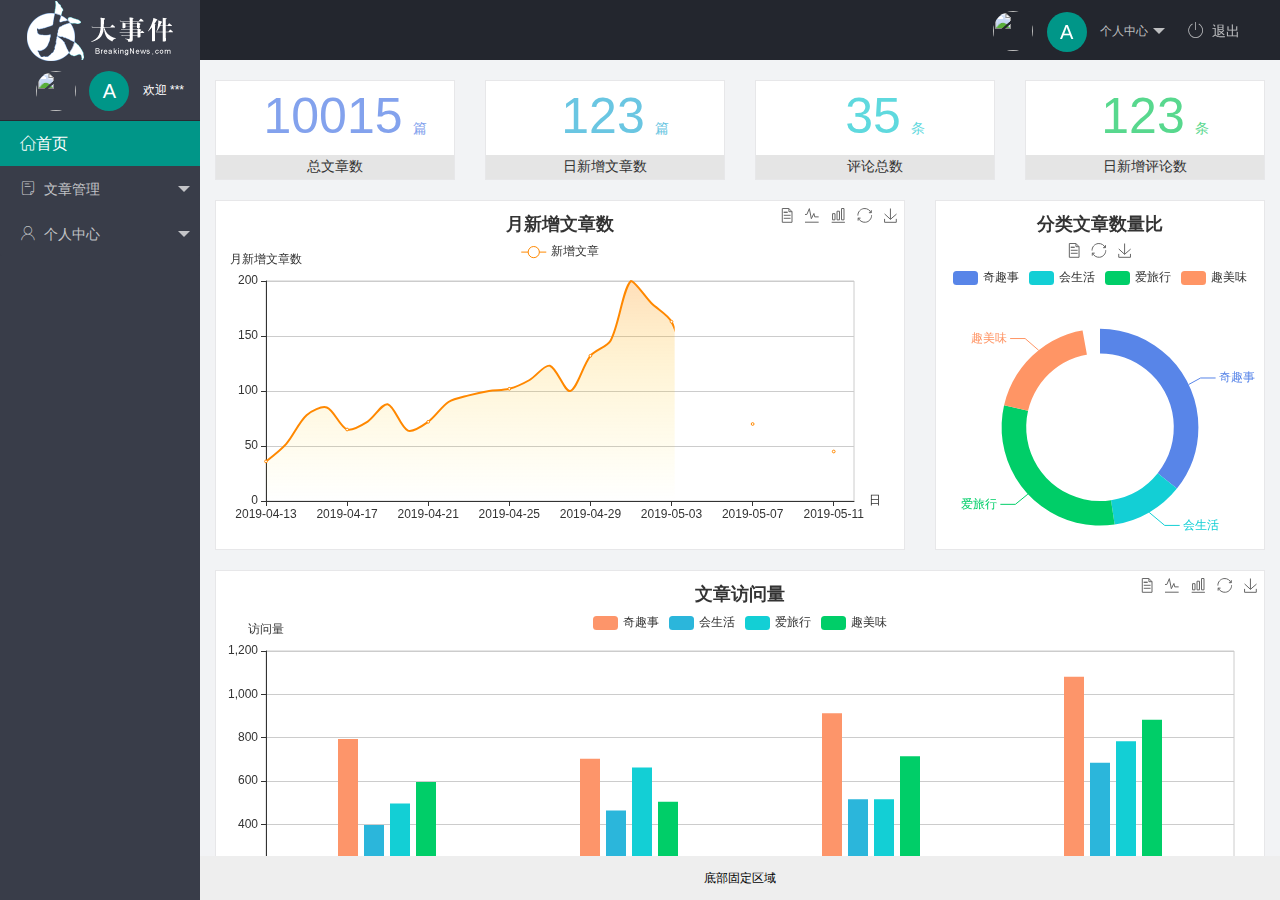
==== commit 990d800c: "今天已完成" ====
--- a/index.html
+++ b/index.html
@@ -31,7 +31,7 @@
                         <dd><a href="">重置密码</a></dd>
                     </dl>
                 </li>
-                <li class="layui-nav-item" lay-header-event="menuRight" lay-unselect>
+                <li class="layui-nav-item" lay-header-event="menuRight" lay-unselect id="exitBtn">
                     <a href="javascript:;"><span class="iconfont icon-tuichu"></span>退出</a>
                 </li>
             </ul>
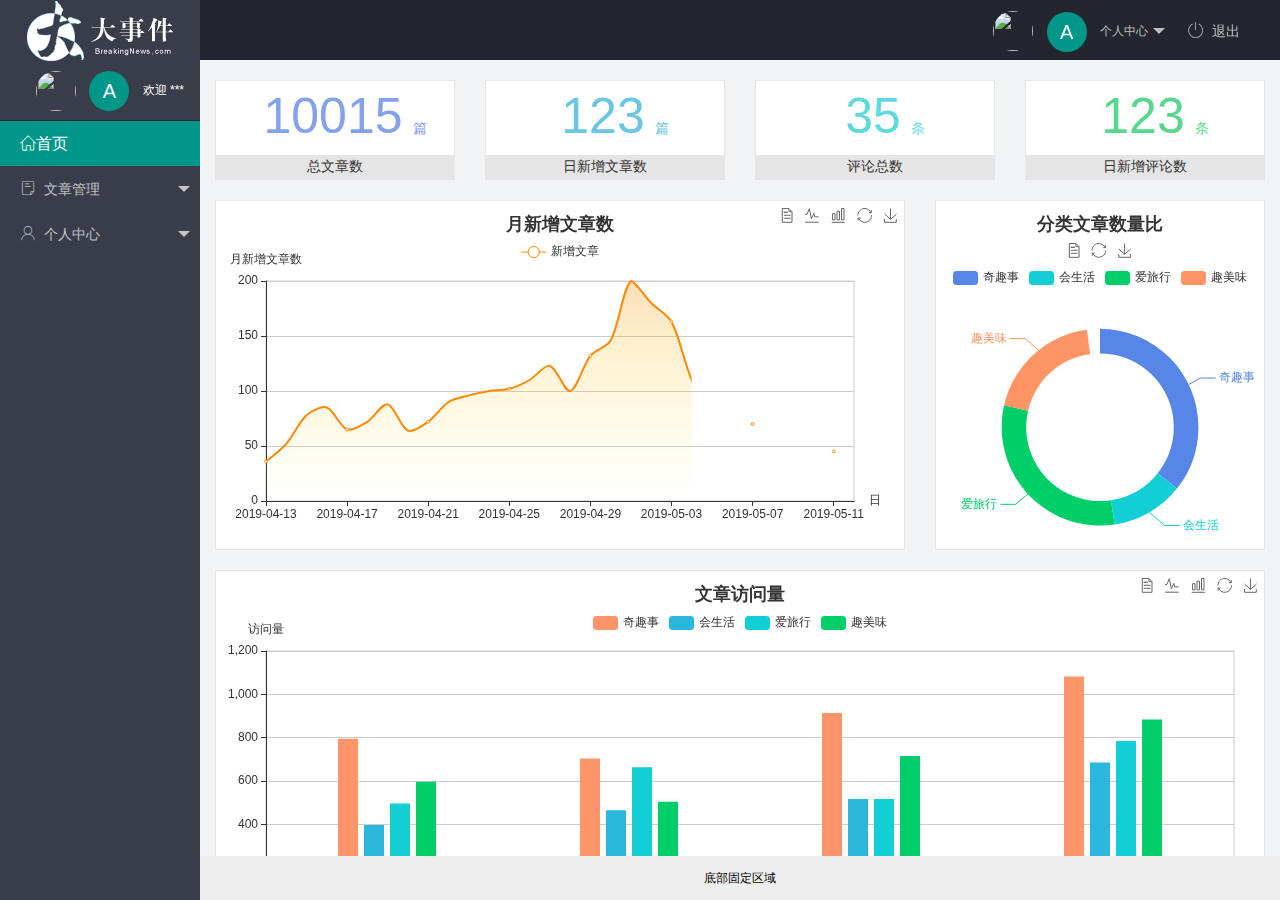
==== commit 34645b71: "今天完成" ====
--- a/index.html
+++ b/index.html
@@ -26,7 +26,7 @@
                         个人中心
                       </a>
                     <dl class="layui-nav-child">
-                        <dd><a href="">基本资料</a></dd>
+                        <dd><a href="/user.info.html" target="fm"><span class="iconfont icon-user">基本资料</a></dd>
                         <dd><a href="">更换头像</a></dd>
                         <dd><a href="">重置密码</a></dd>
                     </dl>
@@ -58,7 +58,7 @@
                     <li class="layui-nav-item">
                         <a href="javascript:;"><span class="iconfont icon-user"></span>个人中心</a>
                         <dl class="layui-nav-child">
-                            <dd><a href="javascript:;"><span class="layui-icon layui-icon-app"></span>基本资料</a></dd>
+                            <dd><a href="/user.info.html" target="fm"><span class="layui-icon layui-icon-app"></span>基本资料</a></dd>
                             <dd><a href="javascript:;"><span class="layui-icon layui-icon-app"></span>更换头像</a></dd>
                             <dd><a href="javascript:;"><span class="layui-icon layui-icon-app"></span>重置密码</a></dd>
                         </dl>
